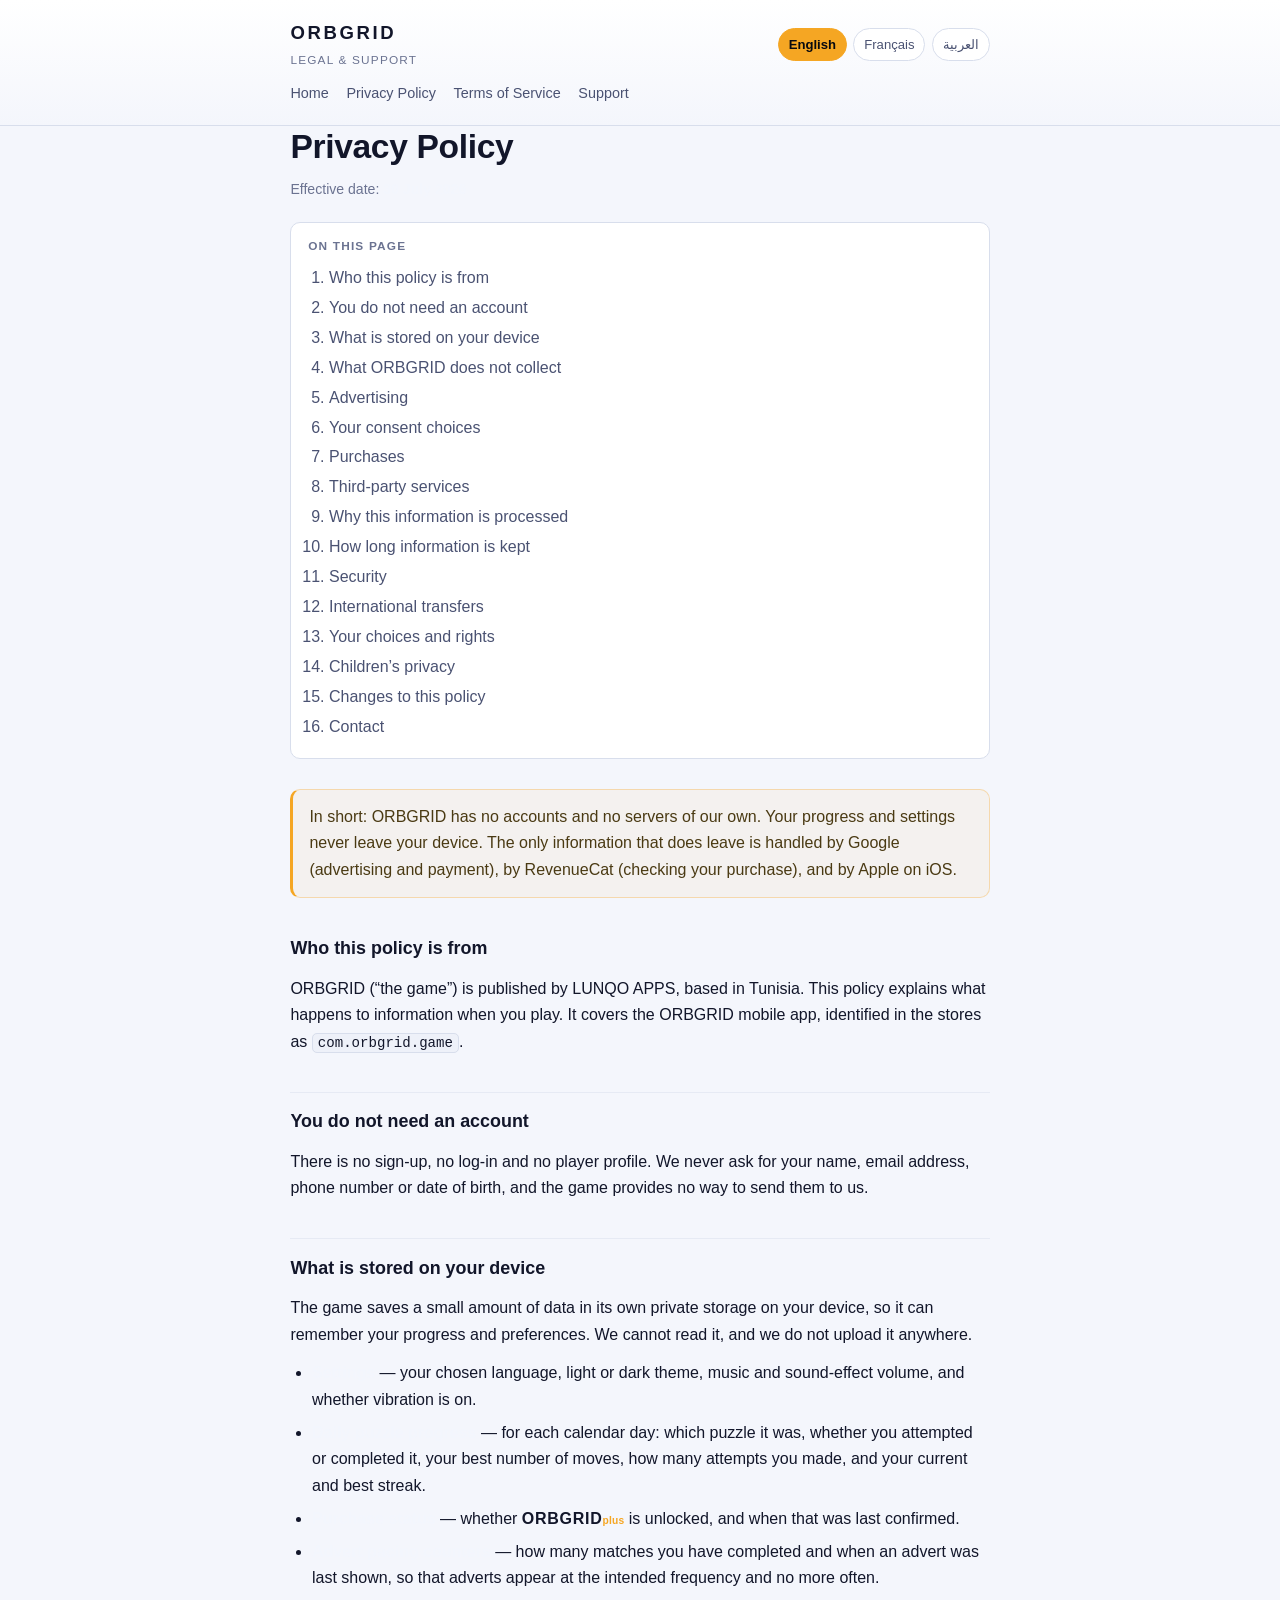
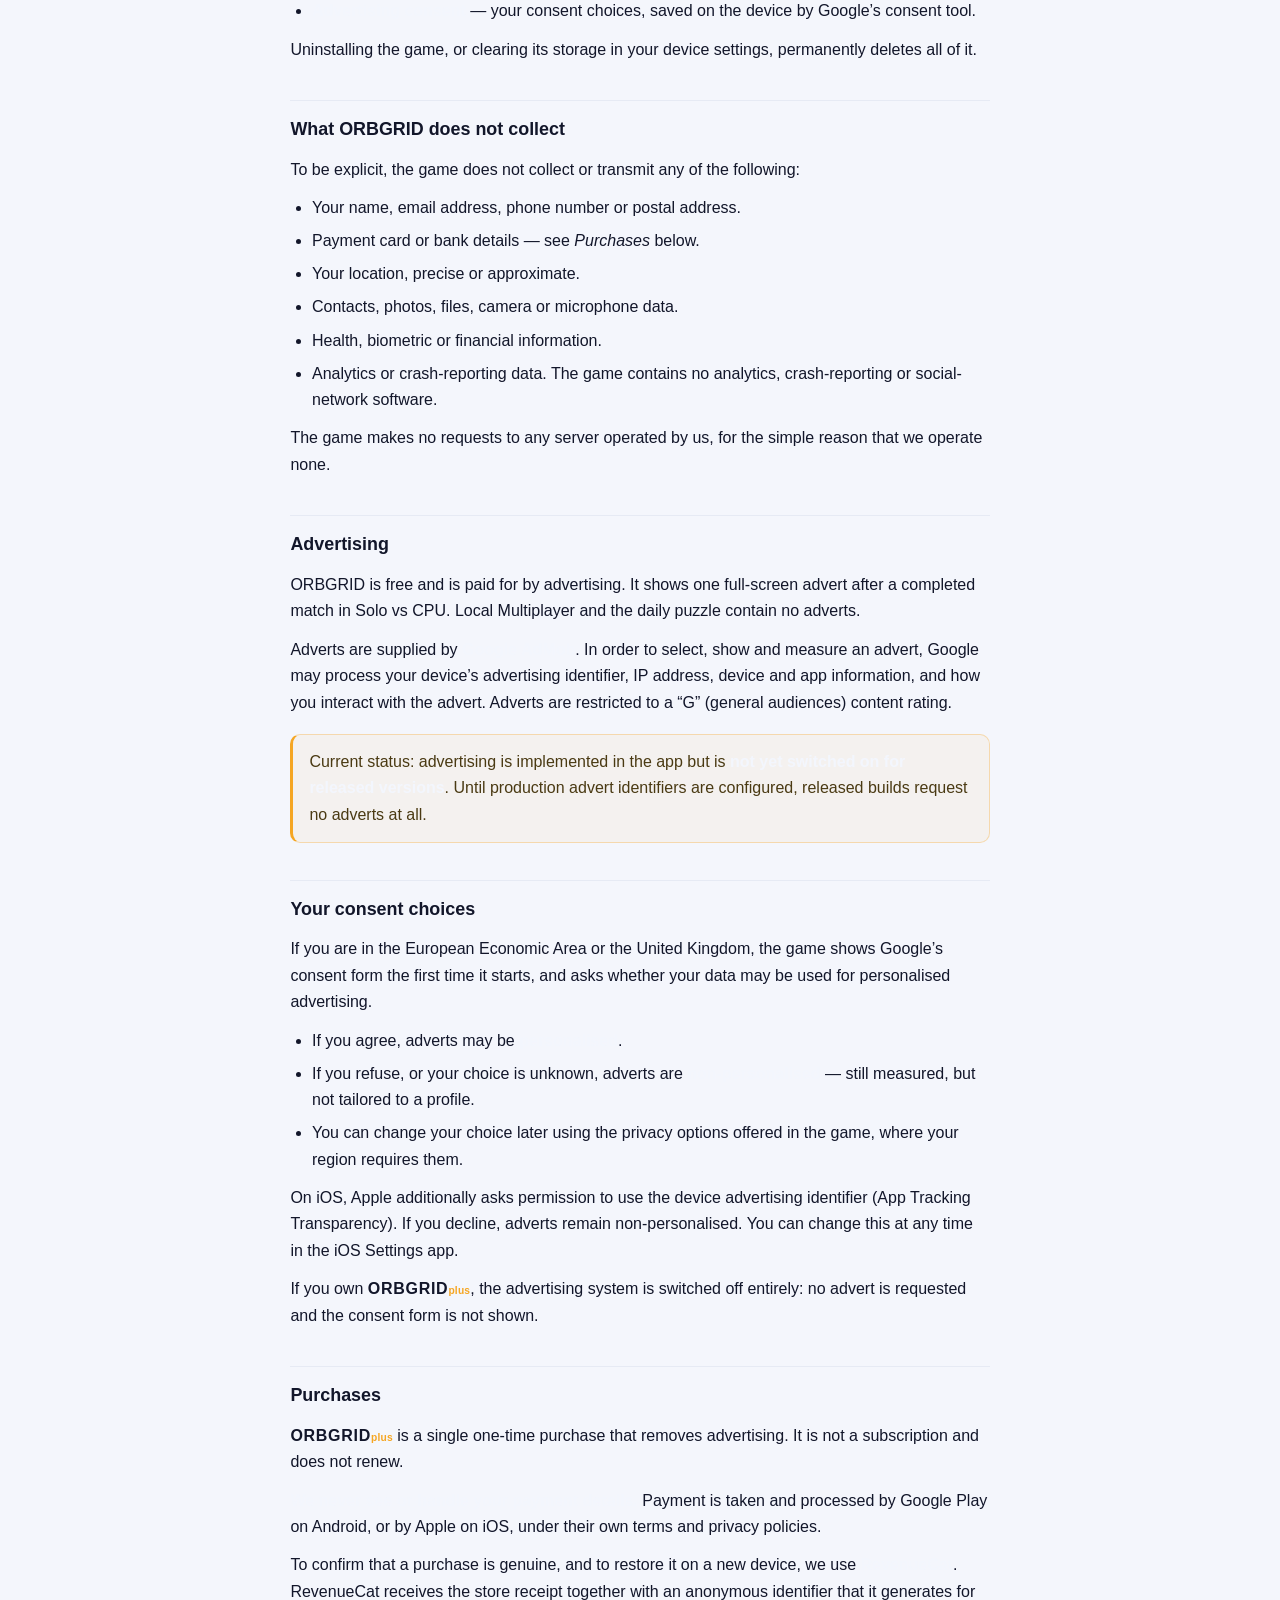
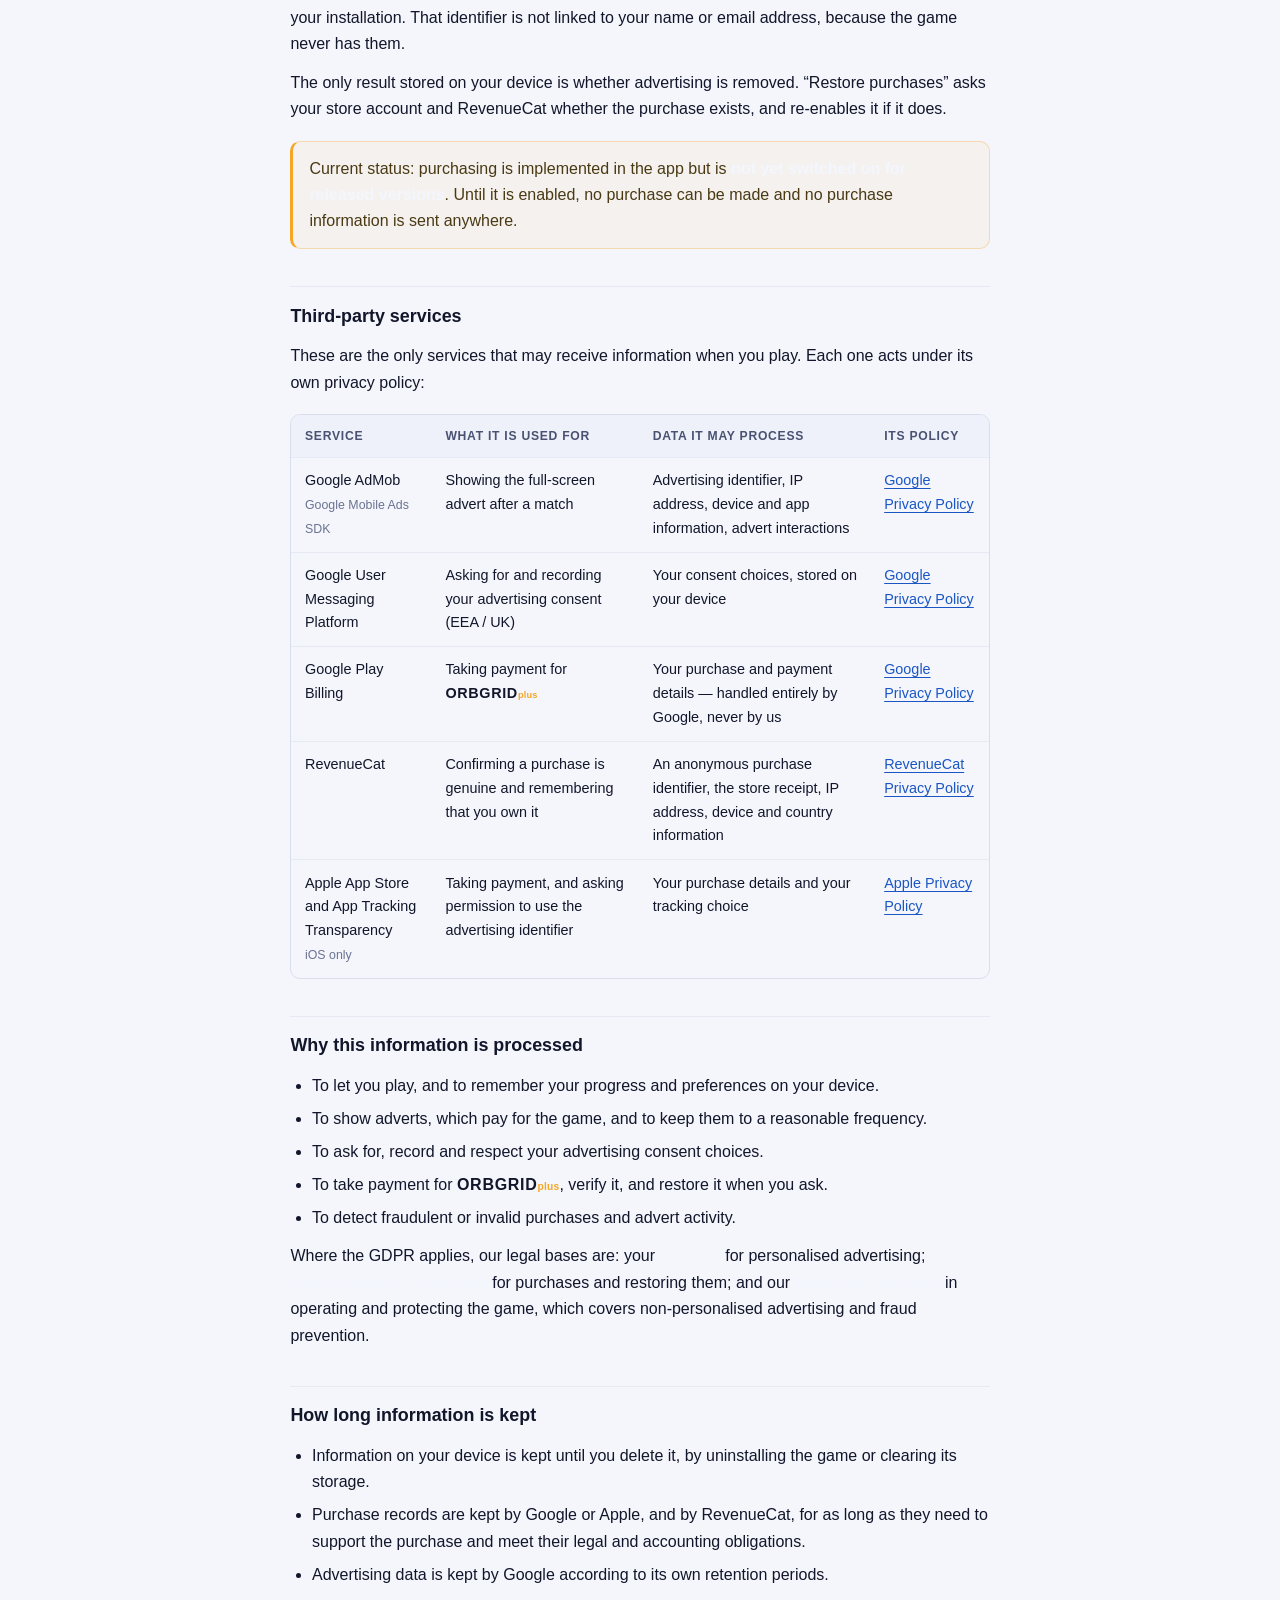
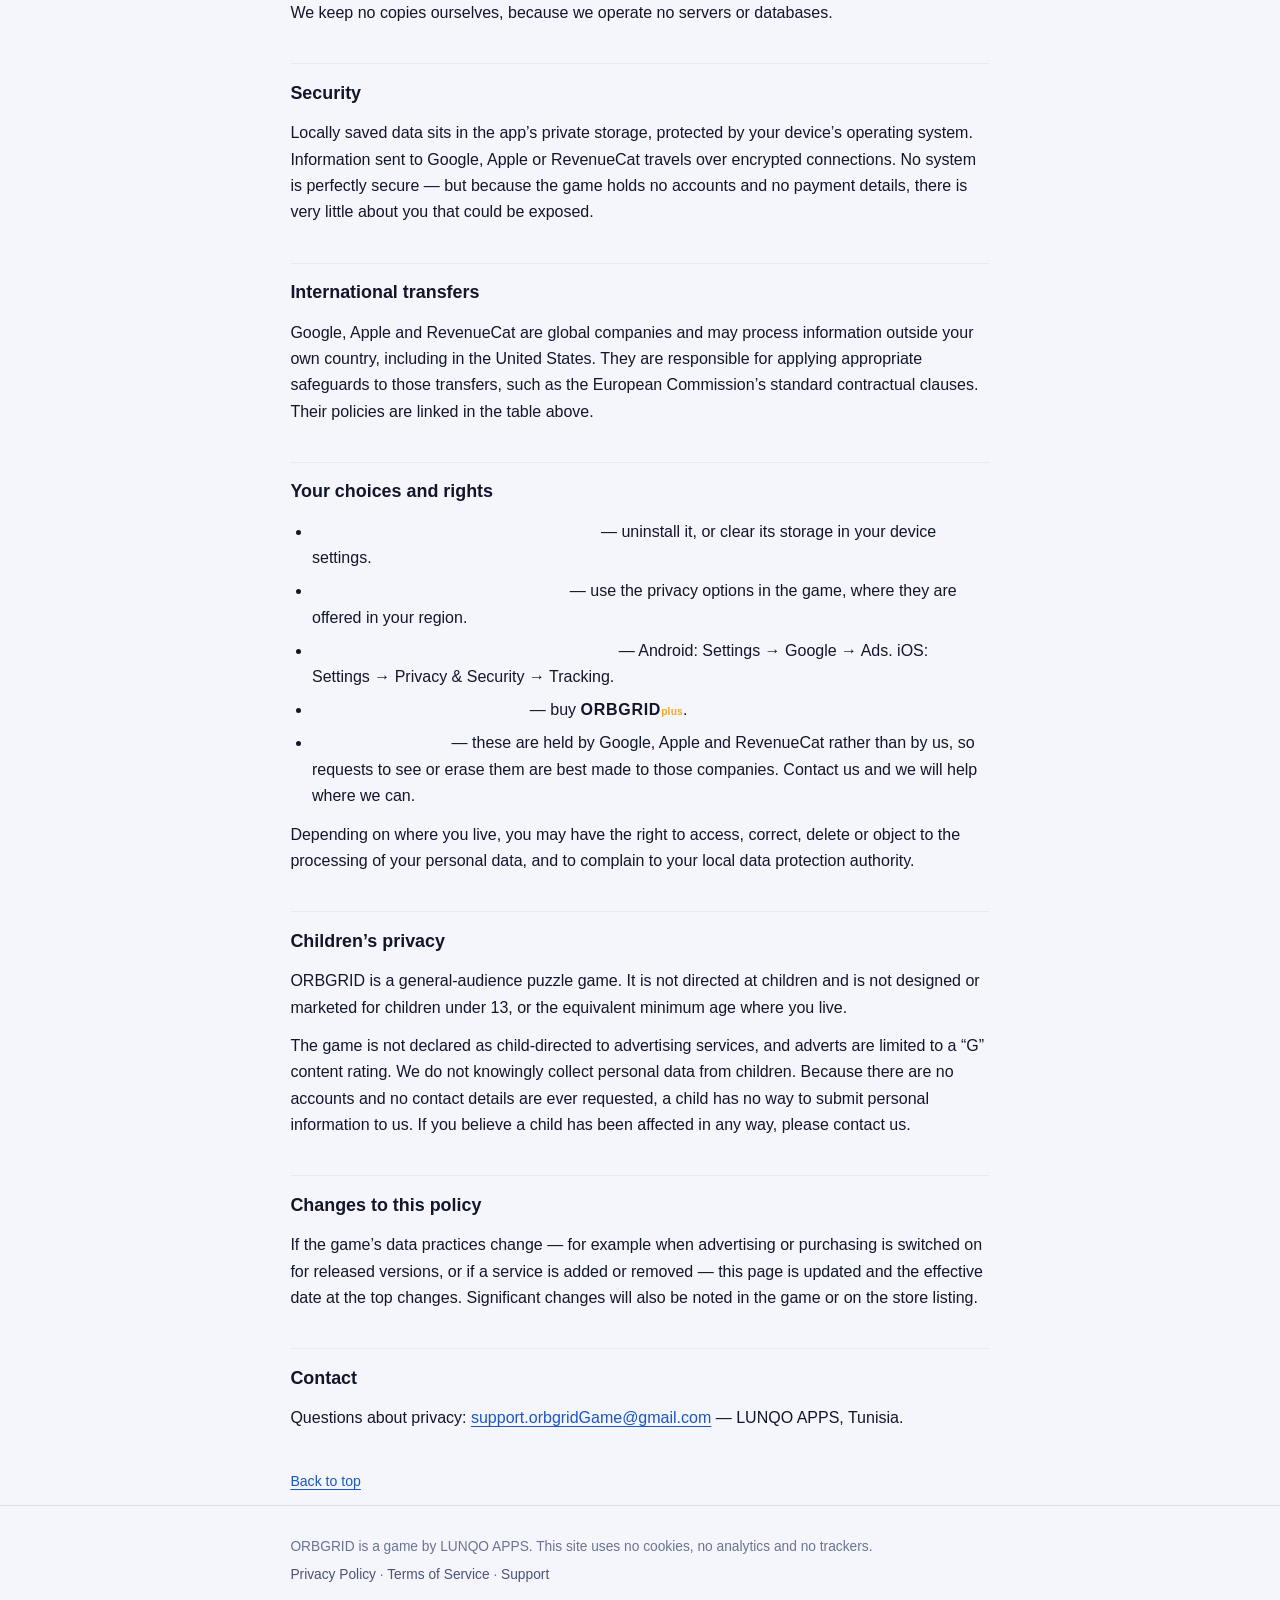
==== privacy/index.html @ 341d021b "Deploy ORBGRID legal website" ====
<!doctype html>
<html lang="en" dir="ltr">
<head>
<meta charset="utf-8">
<meta name="viewport" content="width=device-width, initial-scale=1">
<title>Privacy Policy — ORBGRID</title>
<meta name="description" content="How ORBGRID handles data: what stays on your device, and which third parties process information.">
<meta name="color-scheme" content="dark light">
<link rel="stylesheet" href="../assets/styles.css">
</head>
<body>
<a class="skip" href="#main">Skip to content</a>

<header class="site">
  <div class="wrap bar">
    <a class="brand" href="../">
      <span class="brand-name">ORBGRID</span>
      <span class="brand-tag">Legal &amp; Support</span>
    </a>
    <nav class="langs" aria-label="Language">
      <a href="../privacy/" lang="en" hreflang="en" aria-current="true">English</a> <a href="../fr/privacy/" lang="fr" hreflang="fr">Français</a> <a href="../ar/privacy/" lang="ar" hreflang="ar">العربية</a>
    </nav>
  </div>
  <nav class="wrap tabs" aria-label="Home">
    <a href="../">Home</a>
    <a href="../privacy/">Privacy Policy</a>
    <a href="../terms/">Terms of Service</a>
    <a href="../support/">Support</a>
  </nav>
</header>

<main id="main" class="wrap">
  <article>
      <h1>Privacy Policy</h1>
      <p class="meta">Effective date: <strong>30 July 2026</strong></p>
      <nav class="toc" aria-label="On this page">
        <h2 class="toc-h">On this page</h2>
        <ol>
          <li><a href="#s1">Who this policy is from</a></li>
          <li><a href="#s2">You do not need an account</a></li>
          <li><a href="#s3">What is stored on your device</a></li>
          <li><a href="#s4">What ORBGRID does not collect</a></li>
          <li><a href="#s5">Advertising</a></li>
          <li><a href="#s6">Your consent choices</a></li>
          <li><a href="#s7">Purchases</a></li>
          <li><a href="#s8">Third-party services</a></li>
          <li><a href="#s9">Why this information is processed</a></li>
          <li><a href="#s10">How long information is kept</a></li>
          <li><a href="#s11">Security</a></li>
          <li><a href="#s12">International transfers</a></li>
          <li><a href="#s13">Your choices and rights</a></li>
          <li><a href="#s14">Children’s privacy</a></li>
          <li><a href="#s15">Changes to this policy</a></li>
          <li><a href="#s16">Contact</a></li>
        </ol>
      </nav>
      <aside class="note"><p>In short: ORBGRID has no accounts and no servers of our own. Your progress and settings never leave your device. The only information that does leave is handled by Google (advertising and payment), by RevenueCat (checking your purchase), and by Apple on iOS.</p></aside>
      <h2 id="s1">Who this policy is from</h2>
      <p>ORBGRID (“the game”) is published by LUNQO APPS, based in Tunisia. This policy explains what happens to information when you play. It covers the ORBGRID mobile app, identified in the stores as <code>com.orbgrid.game</code>.</p>
      <h2 id="s2">You do not need an account</h2>
      <p>There is no sign-up, no log-in and no player profile. We never ask for your name, email address, phone number or date of birth, and the game provides no way to send them to us.</p>
      <h2 id="s3">What is stored on your device</h2>
      <p>The game saves a small amount of data in its own private storage on your device, so it can remember your progress and preferences. We cannot read it, and we do not upload it anywhere.</p>
      <ul>
        <li><strong>Settings</strong> — your chosen language, light or dark theme, music and sound-effect volume, and whether vibration is on.</li>
        <li><strong>Daily puzzle progress</strong> — for each calendar day: which puzzle it was, whether you attempted or completed it, your best number of moves, how many attempts you made, and your current and best streak.</li>
        <li><strong>Purchase status</strong> — whether <span class="ogp">ORBGRID<span>plus</span></span> is unlocked, and when that was last confirmed.</li>
        <li><strong>Advert pacing counters</strong> — how many matches you have completed and when an advert was last shown, so that adverts appear at the intended frequency and no more often.</li>
        <li><strong>Advertising consent</strong> — your consent choices, saved on the device by Google’s consent tool.</li>
      </ul>
      <p>Uninstalling the game, or clearing its storage in your device settings, permanently deletes all of it.</p>
      <h2 id="s4">What ORBGRID does not collect</h2>
      <p>To be explicit, the game does not collect or transmit any of the following:</p>
      <ul>
        <li>Your name, email address, phone number or postal address.</li>
        <li>Payment card or bank details — see <em>Purchases</em> below.</li>
        <li>Your location, precise or approximate.</li>
        <li>Contacts, photos, files, camera or microphone data.</li>
        <li>Health, biometric or financial information.</li>
        <li>Analytics or crash-reporting data. The game contains no analytics, crash-reporting or social-network software.</li>
      </ul>
      <p>The game makes no requests to any server operated by us, for the simple reason that we operate none.</p>
      <h2 id="s5">Advertising</h2>
      <p>ORBGRID is free and is paid for by advertising. It shows one full-screen advert after a completed match in Solo vs CPU. Local Multiplayer and the daily puzzle contain no adverts.</p>
      <p>Adverts are supplied by <strong>Google AdMob</strong>. In order to select, show and measure an advert, Google may process your device’s advertising identifier, IP address, device and app information, and how you interact with the advert. Adverts are restricted to a “G” (general audiences) content rating.</p>
      <aside class="note"><p>Current status: advertising is implemented in the app but is <strong>not yet switched on for released versions</strong>. Until production advert identifiers are configured, released builds request no adverts at all.</p></aside>
      <h2 id="s6">Your consent choices</h2>
      <p>If you are in the European Economic Area or the United Kingdom, the game shows Google’s consent form the first time it starts, and asks whether your data may be used for personalised advertising.</p>
      <ul>
        <li>If you agree, adverts may be <strong>personalised</strong>.</li>
        <li>If you refuse, or your choice is unknown, adverts are <strong>non-personalised</strong> — still measured, but not tailored to a profile.</li>
        <li>You can change your choice later using the privacy options offered in the game, where your region requires them.</li>
      </ul>
      <p>On iOS, Apple additionally asks permission to use the device advertising identifier (App Tracking Transparency). If you decline, adverts remain non-personalised. You can change this at any time in the iOS Settings app.</p>
      <p>If you own <span class="ogp">ORBGRID<span>plus</span></span>, the advertising system is switched off entirely: no advert is requested and the consent form is not shown.</p>
      <h2 id="s7">Purchases</h2>
      <p><span class="ogp">ORBGRID<span>plus</span></span> is a single one-time purchase that removes advertising. It is not a subscription and does not renew.</p>
      <p><strong>We never see or handle your payment details.</strong> Payment is taken and processed by Google Play on Android, or by Apple on iOS, under their own terms and privacy policies.</p>
      <p>To confirm that a purchase is genuine, and to restore it on a new device, we use <strong>RevenueCat</strong>. RevenueCat receives the store receipt together with an anonymous identifier that it generates for your installation. That identifier is not linked to your name or email address, because the game never has them.</p>
      <p>The only result stored on your device is whether advertising is removed. “Restore purchases” asks your store account and RevenueCat whether the purchase exists, and re-enables it if it does.</p>
      <aside class="note"><p>Current status: purchasing is implemented in the app but is <strong>not yet switched on for released versions</strong>. Until it is enabled, no purchase can be made and no purchase information is sent anywhere.</p></aside>
      <h2 id="s8">Third-party services</h2>
      <p>These are the only services that may receive information when you play. Each one acts under its own privacy policy:</p>
      <div class="tablewrap">
        <table>
          <thead><tr><th scope="col">Service</th><th scope="col">What it is used for</th><th scope="col">Data it may process</th><th scope="col">Its policy</th></tr></thead>
          <tbody>
          <tr><td>Google AdMob<br><span class="muted">Google Mobile Ads SDK</span></td><td>Showing the full-screen advert after a match</td><td>Advertising identifier, IP address, device and app information, advert interactions</td><td><a href="https://policies.google.com/privacy" target="_blank" rel="noopener noreferrer">Google Privacy Policy</a></td></tr>
          <tr><td>Google User Messaging Platform</td><td>Asking for and recording your advertising consent (EEA / UK)</td><td>Your consent choices, stored on your device</td><td><a href="https://policies.google.com/privacy" target="_blank" rel="noopener noreferrer">Google Privacy Policy</a></td></tr>
          <tr><td>Google Play Billing</td><td>Taking payment for <span class="ogp">ORBGRID<span>plus</span></span></td><td>Your purchase and payment details — handled entirely by Google, never by us</td><td><a href="https://policies.google.com/privacy" target="_blank" rel="noopener noreferrer">Google Privacy Policy</a></td></tr>
          <tr><td>RevenueCat</td><td>Confirming a purchase is genuine and remembering that you own it</td><td>An anonymous purchase identifier, the store receipt, IP address, device and country information</td><td><a href="https://www.revenuecat.com/privacy" target="_blank" rel="noopener noreferrer">RevenueCat Privacy Policy</a></td></tr>
          <tr><td>Apple App Store and App Tracking Transparency<br><span class="muted">iOS only</span></td><td>Taking payment, and asking permission to use the advertising identifier</td><td>Your purchase details and your tracking choice</td><td><a href="https://www.apple.com/legal/privacy/" target="_blank" rel="noopener noreferrer">Apple Privacy Policy</a></td></tr>
          </tbody>
        </table>
      </div>
      <h2 id="s9">Why this information is processed</h2>
      <ul>
        <li>To let you play, and to remember your progress and preferences on your device.</li>
        <li>To show adverts, which pay for the game, and to keep them to a reasonable frequency.</li>
        <li>To ask for, record and respect your advertising consent choices.</li>
        <li>To take payment for <span class="ogp">ORBGRID<span>plus</span></span>, verify it, and restore it when you ask.</li>
        <li>To detect fraudulent or invalid purchases and advert activity.</li>
      </ul>
      <p>Where the GDPR applies, our legal bases are: your <strong>consent</strong> for personalised advertising; <strong>performance of a contract</strong> for purchases and restoring them; and our <strong>legitimate interests</strong> in operating and protecting the game, which covers non-personalised advertising and fraud prevention.</p>
      <h2 id="s10">How long information is kept</h2>
      <ul>
        <li>Information on your device is kept until you delete it, by uninstalling the game or clearing its storage.</li>
        <li>Purchase records are kept by Google or Apple, and by RevenueCat, for as long as they need to support the purchase and meet their legal and accounting obligations.</li>
        <li>Advertising data is kept by Google according to its own retention periods.</li>
      </ul>
      <p>We keep no copies ourselves, because we operate no servers or databases.</p>
      <h2 id="s11">Security</h2>
      <p>Locally saved data sits in the app’s private storage, protected by your device’s operating system. Information sent to Google, Apple or RevenueCat travels over encrypted connections. No system is perfectly secure — but because the game holds no accounts and no payment details, there is very little about you that could be exposed.</p>
      <h2 id="s12">International transfers</h2>
      <p>Google, Apple and RevenueCat are global companies and may process information outside your own country, including in the United States. They are responsible for applying appropriate safeguards to those transfers, such as the European Commission’s standard contractual clauses. Their policies are linked in the table above.</p>
      <h2 id="s13">Your choices and rights</h2>
      <ul>
        <li><strong>Delete everything stored by the game</strong> — uninstall it, or clear its storage in your device settings.</li>
        <li><strong>Change your advertising consent</strong> — use the privacy options in the game, where they are offered in your region.</li>
        <li><strong>Reset or limit your advertising identifier</strong> — Android: Settings → Google → Ads. iOS: Settings → Privacy &amp; Security → Tracking.</li>
        <li><strong>Remove advertising entirely</strong> — buy <span class="ogp">ORBGRID<span>plus</span></span>.</li>
        <li><strong>Purchase records</strong> — these are held by Google, Apple and RevenueCat rather than by us, so requests to see or erase them are best made to those companies. Contact us and we will help where we can.</li>
      </ul>
      <p>Depending on where you live, you may have the right to access, correct, delete or object to the processing of your personal data, and to complain to your local data protection authority.</p>
      <h2 id="s14">Children’s privacy</h2>
      <p>ORBGRID is a general-audience puzzle game. It is not directed at children and is not designed or marketed for children under 13, or the equivalent minimum age where you live.</p>
      <p>The game is not declared as child-directed to advertising services, and adverts are limited to a “G” content rating. We do not knowingly collect personal data from children. Because there are no accounts and no contact details are ever requested, a child has no way to submit personal information to us. If you believe a child has been affected in any way, please contact us.</p>
      <h2 id="s15">Changes to this policy</h2>
      <p>If the game’s data practices change — for example when advertising or purchasing is switched on for released versions, or if a service is added or removed — this page is updated and the effective date at the top changes. Significant changes will also be noted in the game or on the store listing.</p>
      <h2 id="s16">Contact</h2>
      <p>Questions about privacy: <a href="mailto:support.orbgridGame@gmail.com">support.orbgridGame@gmail.com</a> — LUNQO APPS, Tunisia.</p>
      <p class="top"><a href="#main">Back to top</a></p>
  </article>
</main>

<footer class="site">
  <div class="wrap">
    <p>ORBGRID is a game by LUNQO APPS. This site uses no cookies, no analytics and no trackers.</p>
    <p class="fine">
      <a href="../privacy/">Privacy Policy</a> ·
      <a href="../terms/">Terms of Service</a> ·
      <a href="../support/">Support</a>
    </p>
  </div>
</footer>
</body>
</html>
---- assets/styles.css ----
/* ORBGRID legal site.
   Deliberately dependency-free: no external fonts, no CDN, no scripts, no
   cookies, no analytics. A privacy site should not make third-party requests
   just to render itself. System font stacks keep it fast and offline-friendly.
   Logical CSS properties (inline-start/end) make the Arabic RTL layout work
   from the same rules as LTR. */

:root {
  --bg: #08090f;
  --surface: #0f1220;
  --surface-2: #12162a;
  --line: #242b3a;
  --line-soft: #1b2130;
  --text: #e8ecf6;
  --muted: #9aa5bf;
  --faint: #6e7790;
  --accent: #f5a623;
  --focus: #6ea8ff;
  --maxw: 46rem;
  --sans: -apple-system, BlinkMacSystemFont, "Segoe UI", Roboto, "Helvetica Neue",
          Arial, "Noto Sans", "Noto Kufi Arabic", sans-serif;
  --mono: ui-monospace, SFMono-Regular, Menlo, Consolas, monospace;
}

*, *::before, *::after { box-sizing: border-box; }

html { -webkit-text-size-adjust: 100%; }

body {
  margin: 0;
  background: var(--bg);
  color: var(--text);
  font-family: var(--sans);
  font-size: 1rem;
  line-height: 1.65;
  overflow-wrap: break-word;
}

/* Arabic renders small in most system faces — nudge it up for comfort. */
html[dir="rtl"] body { font-size: 1.06rem; line-height: 1.9; }

.wrap { width: 100%; max-width: var(--maxw); margin: 0 auto; padding: 0 1.15rem; }

/* ── Skip link (keyboard + screen-reader users) ───────────────────────────── */
.skip {
  position: absolute;
  inset-inline-start: -9999px;
  top: 0;
  z-index: 10;
  background: var(--accent);
  color: #08090f;
  padding: 0.6rem 1rem;
  border-radius: 0 0 8px 8px;
  font-weight: 700;
}
.skip:focus { inset-inline-start: 0; }

/* ── Header ───────────────────────────────────────────────────────────────── */
header.site {
  border-bottom: 1px solid var(--line);
  background: linear-gradient(180deg, #0b0e1a, var(--bg));
}
.bar {
  display: flex;
  flex-wrap: wrap;
  gap: 0.75rem 1rem;
  align-items: center;
  justify-content: space-between;
  padding-top: 1.15rem;
  padding-bottom: 0.5rem;
}
.brand { text-decoration: none; color: inherit; display: block; }
.brand-name {
  display: block;
  font-weight: 800;
  font-size: 1.16rem;
  letter-spacing: 0.14em;
  color: var(--text);
}
.brand-tag {
  display: block;
  font-size: 0.74rem;
  letter-spacing: 0.1em;
  text-transform: uppercase;
  color: var(--faint);
  margin-top: 0.15rem;
}

.langs { display: flex; gap: 0.4rem; flex-wrap: wrap; }
.langs a {
  font-size: 0.82rem;
  padding: 0.28rem 0.62rem;
  border: 1px solid var(--line);
  border-radius: 999px;
  color: var(--muted);
  text-decoration: none;
  background: var(--surface);
}
.langs a:hover { color: var(--text); border-color: #33415c; }
.langs a[aria-current="true"] {
  background: var(--accent);
  border-color: var(--accent);
  color: #08090f;
  font-weight: 700;
}

.tabs {
  display: flex;
  gap: 0.35rem 1.1rem;
  flex-wrap: wrap;
  padding-bottom: 0.9rem;
}
.tabs a {
  font-size: 0.9rem;
  color: var(--muted);
  text-decoration: none;
  padding: 0.2rem 0;
  border-bottom: 2px solid transparent;
}
.tabs a:hover { color: var(--text); border-bottom-color: var(--accent); }

/* ── Content ──────────────────────────────────────────────────────────────── */
main { padding: 2rem 0 3rem; }

h1 {
  font-size: clamp(1.6rem, 5vw, 2.1rem);
  line-height: 1.25;
  margin: 0 0 0.6rem;
  letter-spacing: -0.01em;
}
h2 {
  font-size: 1.12rem;
  margin: 2.3rem 0 0.6rem;
  padding-top: 0.9rem;
  border-top: 1px solid var(--line-soft);
  scroll-margin-top: 1rem;
}
h2:first-of-type { border-top: 0; padding-top: 0; }

p { margin: 0.75rem 0; }
.meta { color: var(--faint); font-size: 0.88rem; margin-top: 0; }

a { color: var(--focus); text-underline-offset: 0.18em; }
a:hover { color: #a7c8ff; }

ul { margin: 0.75rem 0; padding-inline-start: 1.35rem; }
li { margin: 0.42rem 0; }

code {
  font-family: var(--mono);
  font-size: 0.88em;
  background: var(--surface-2);
  border: 1px solid var(--line);
  border-radius: 5px;
  padding: 0.08em 0.36em;
}
strong { color: #f3f6fd; }
.muted { color: var(--faint); font-size: 0.86em; }

/* Callout for summaries and status notes. */
.note {
  margin: 1.15rem 0;
  padding: 0.85rem 1rem;
  background: rgba(245, 166, 35, 0.06);
  border: 1px solid rgba(245, 166, 35, 0.32);
  border-inline-start: 3px solid var(--accent);
  border-radius: 10px;
}
.note p { margin: 0; color: #f0e6d2; }

/* ── ORBGRIDplus wordmark (mirrors the in-game mark) ──────────────────────── */
.ogp { font-weight: 800; letter-spacing: 0.045em; white-space: nowrap; color: var(--text); }
.ogp > span {
  font-size: 0.64em;
  font-weight: 800;
  letter-spacing: 0.02em;
  color: var(--accent);
}

/* ── Table of contents ────────────────────────────────────────────────────── */
.toc {
  margin: 1.3rem 0 1.9rem;
  padding: 0.9rem 1.05rem;
  background: var(--surface);
  border: 1px solid var(--line);
  border-radius: 10px;
}
.toc-h {
  font-size: 0.74rem;
  letter-spacing: 0.1em;
  text-transform: uppercase;
  color: var(--faint);
  margin: 0 0 0.5rem;
  border: 0;
  padding: 0;
}
.toc ol { margin: 0; padding-inline-start: 1.3rem; color: var(--muted); }
.toc li { margin: 0.22rem 0; }
.toc a { color: var(--muted); text-decoration: none; }
.toc a:hover { color: var(--text); text-decoration: underline; }

/* ── Third-party table ────────────────────────────────────────────────────── */
.tablewrap {
  overflow-x: auto;
  margin: 1.1rem 0;
  border: 1px solid var(--line);
  border-radius: 10px;
}
table { border-collapse: collapse; width: 100%; min-width: 34rem; font-size: 0.9rem; }
th, td {
  text-align: start;
  vertical-align: top;
  padding: 0.7rem 0.85rem;
  border-bottom: 1px solid var(--line-soft);
}
thead th {
  background: var(--surface-2);
  color: var(--muted);
  font-size: 0.76rem;
  letter-spacing: 0.06em;
  text-transform: uppercase;
  white-space: nowrap;
}
tbody tr:last-child td { border-bottom: 0; }

.top { margin-top: 2.4rem; font-size: 0.88rem; }

/* ── Footer ───────────────────────────────────────────────────────────────── */
footer.site {
  border-top: 1px solid var(--line);
  padding: 1.5rem 0 2.4rem;
  color: var(--faint);
  font-size: 0.86rem;
}
footer.site p { margin: 0.35rem 0; }
footer.site a { color: var(--muted); }
.fine a { text-decoration: none; }
.fine a:hover { text-decoration: underline; }

/* ── Accessibility & preferences ──────────────────────────────────────────── */
:focus-visible { outline: 2px solid var(--focus); outline-offset: 2px; border-radius: 4px; }

@media (prefers-reduced-motion: reduce) {
  * { animation: none !important; transition: none !important; scroll-behavior: auto !important; }
}

/* The site is dark by design (it matches the game). Light-preference users get
   a slightly lifted surface set rather than a different identity. */
@media (prefers-color-scheme: light) {
  :root {
    --bg: #f4f6fc;
    --surface: #ffffff;
    --surface-2: #eef1f9;
    --line: #d8deec;
    --line-soft: #e6eaf4;
    --text: #12162a;
    --muted: #4a5272;
    --faint: #6b7391;
    --focus: #1a56c4;
  }
  header.site { background: linear-gradient(180deg, #ffffff, var(--bg)); }
  .note p { color: #4a3a13; }
  .ogp { color: var(--text); }
}

@media print {
  header.site, footer.site, .toc, .skip, .top { display: none; }
  body { background: #fff; color: #000; font-size: 11pt; }
  a { color: #000; text-decoration: underline; }
}
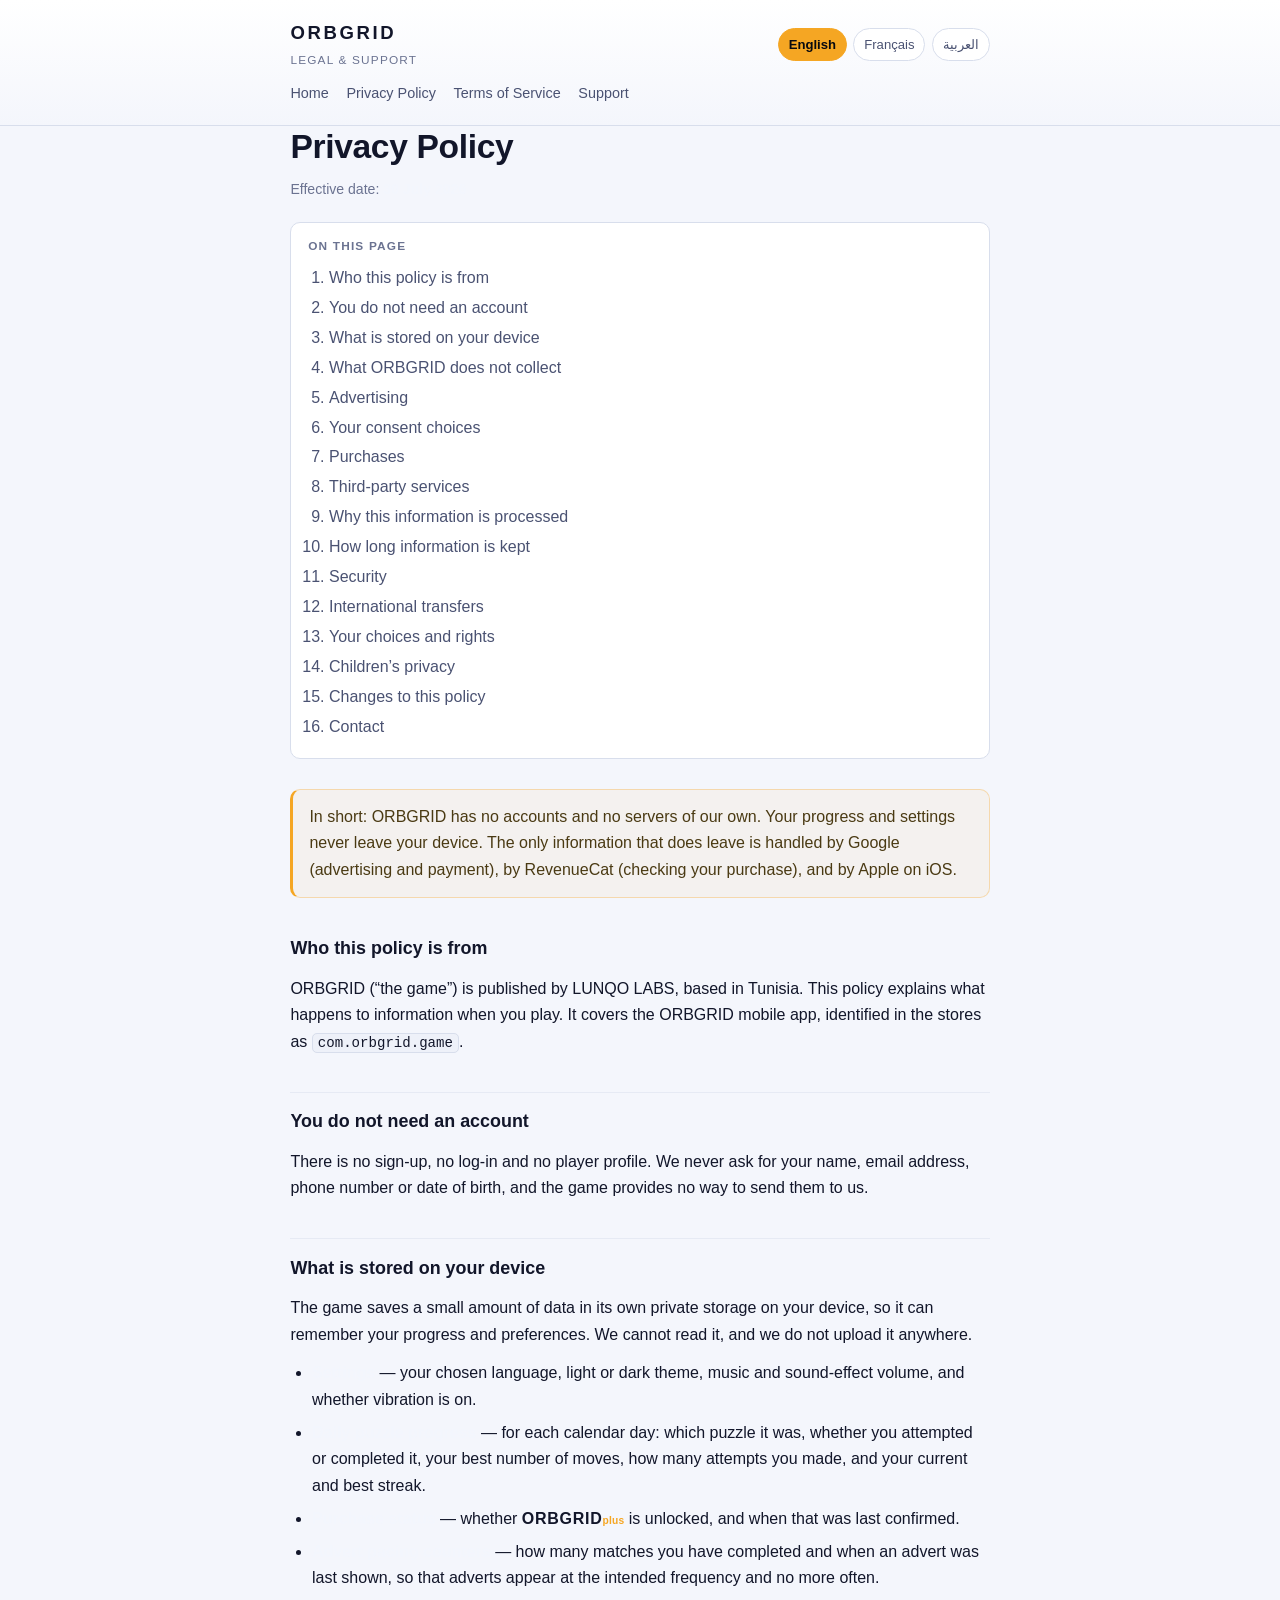
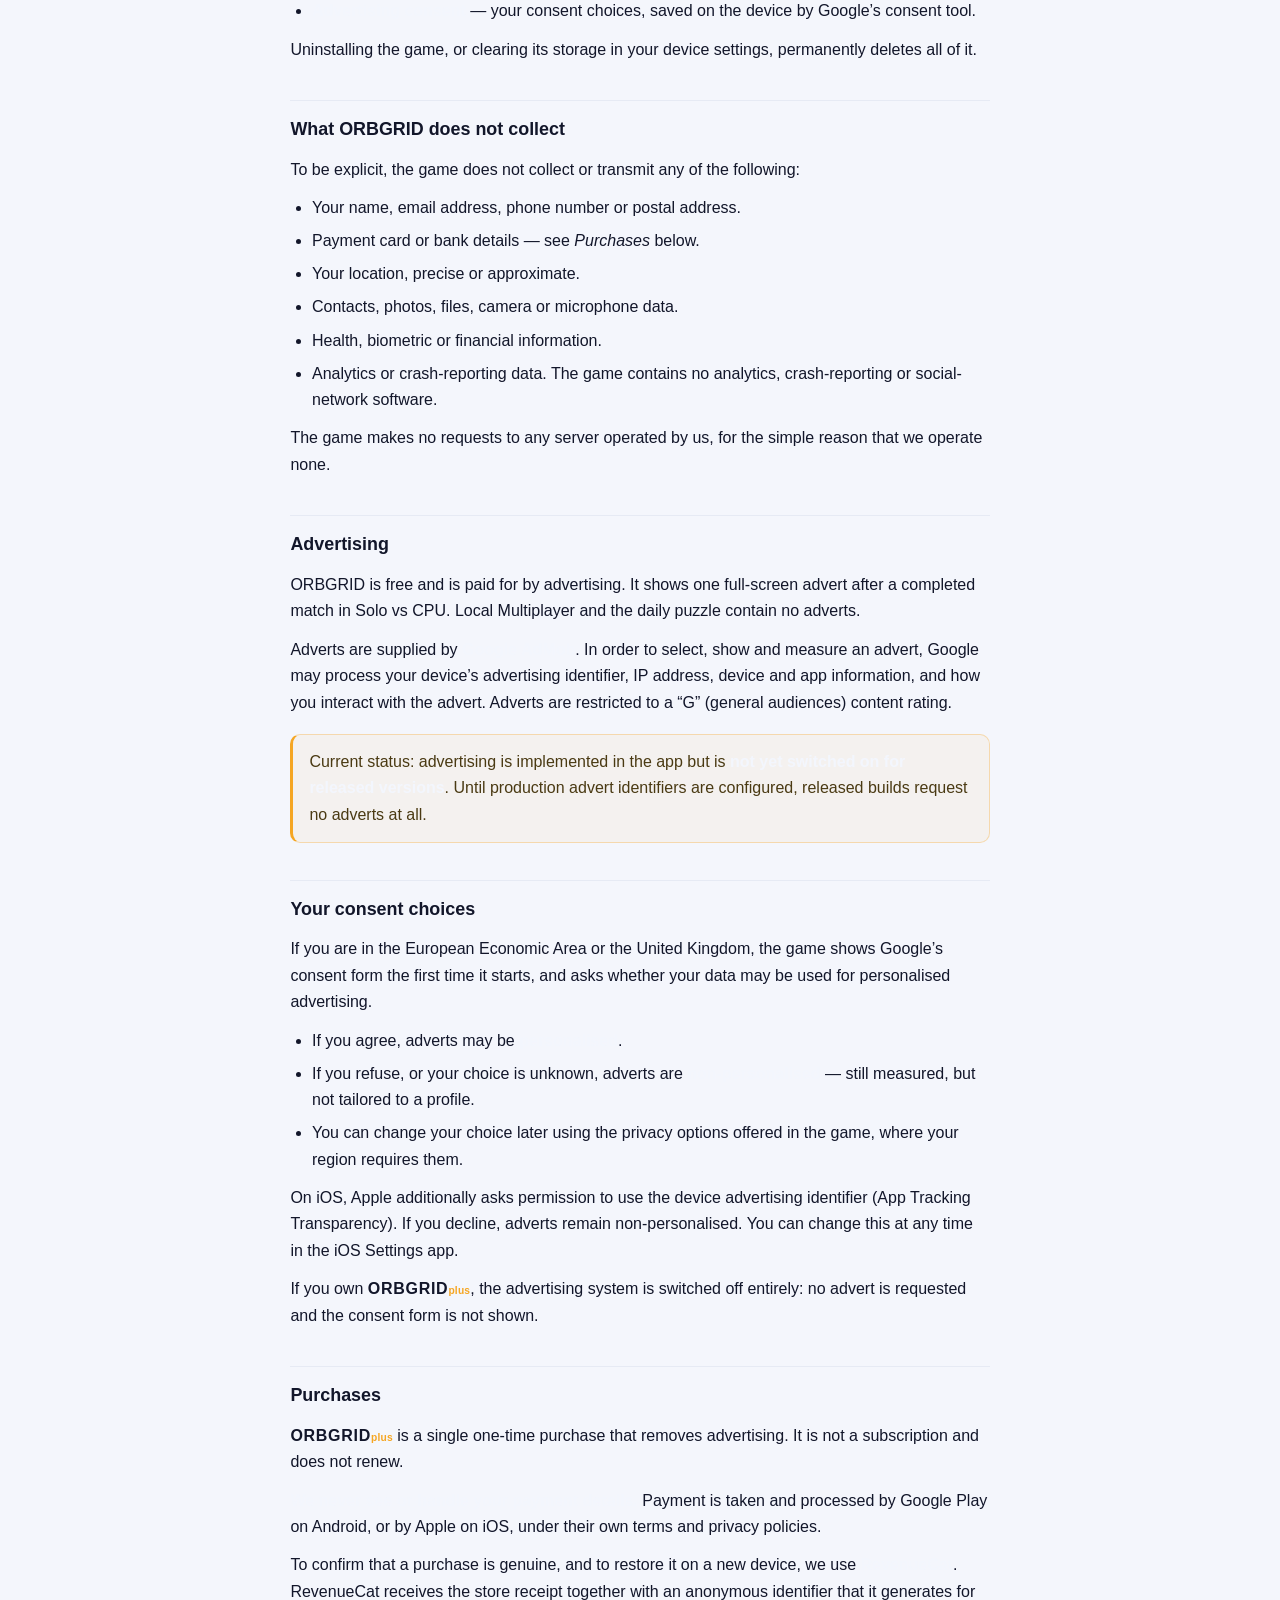
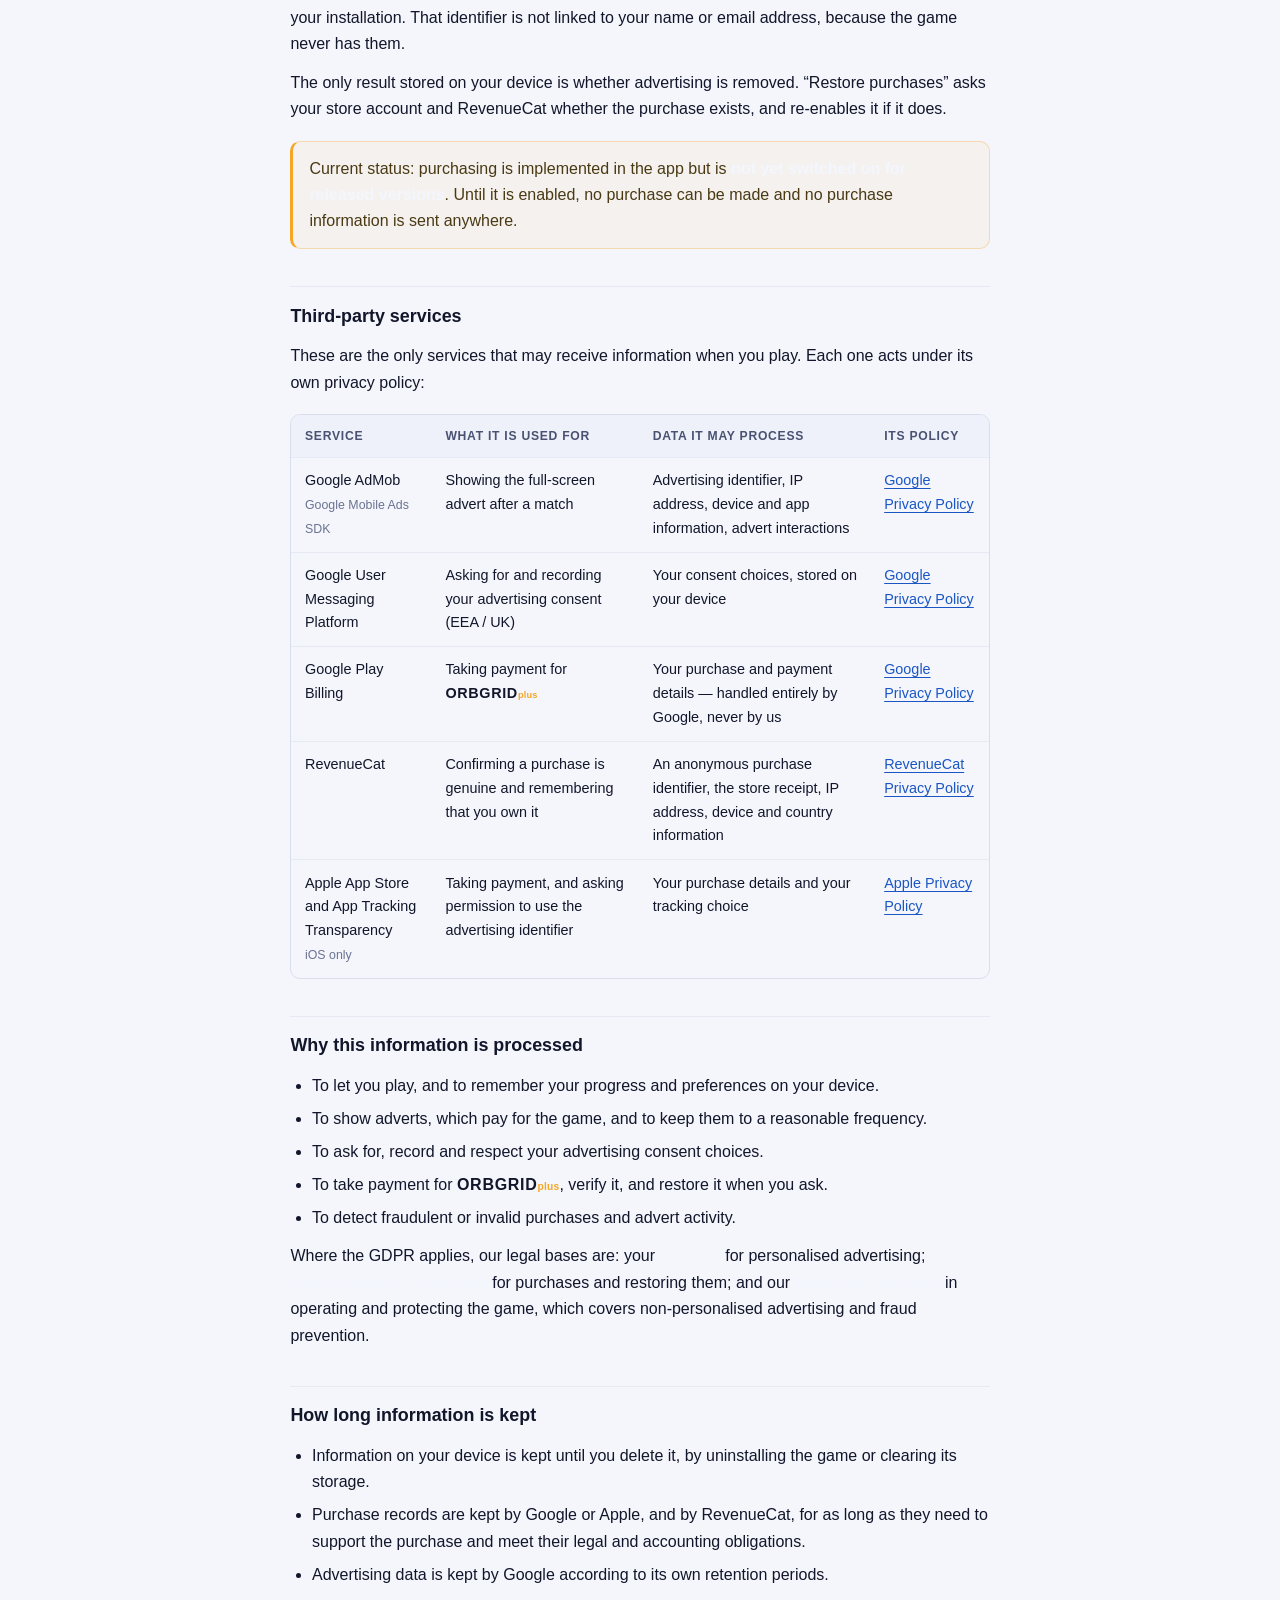
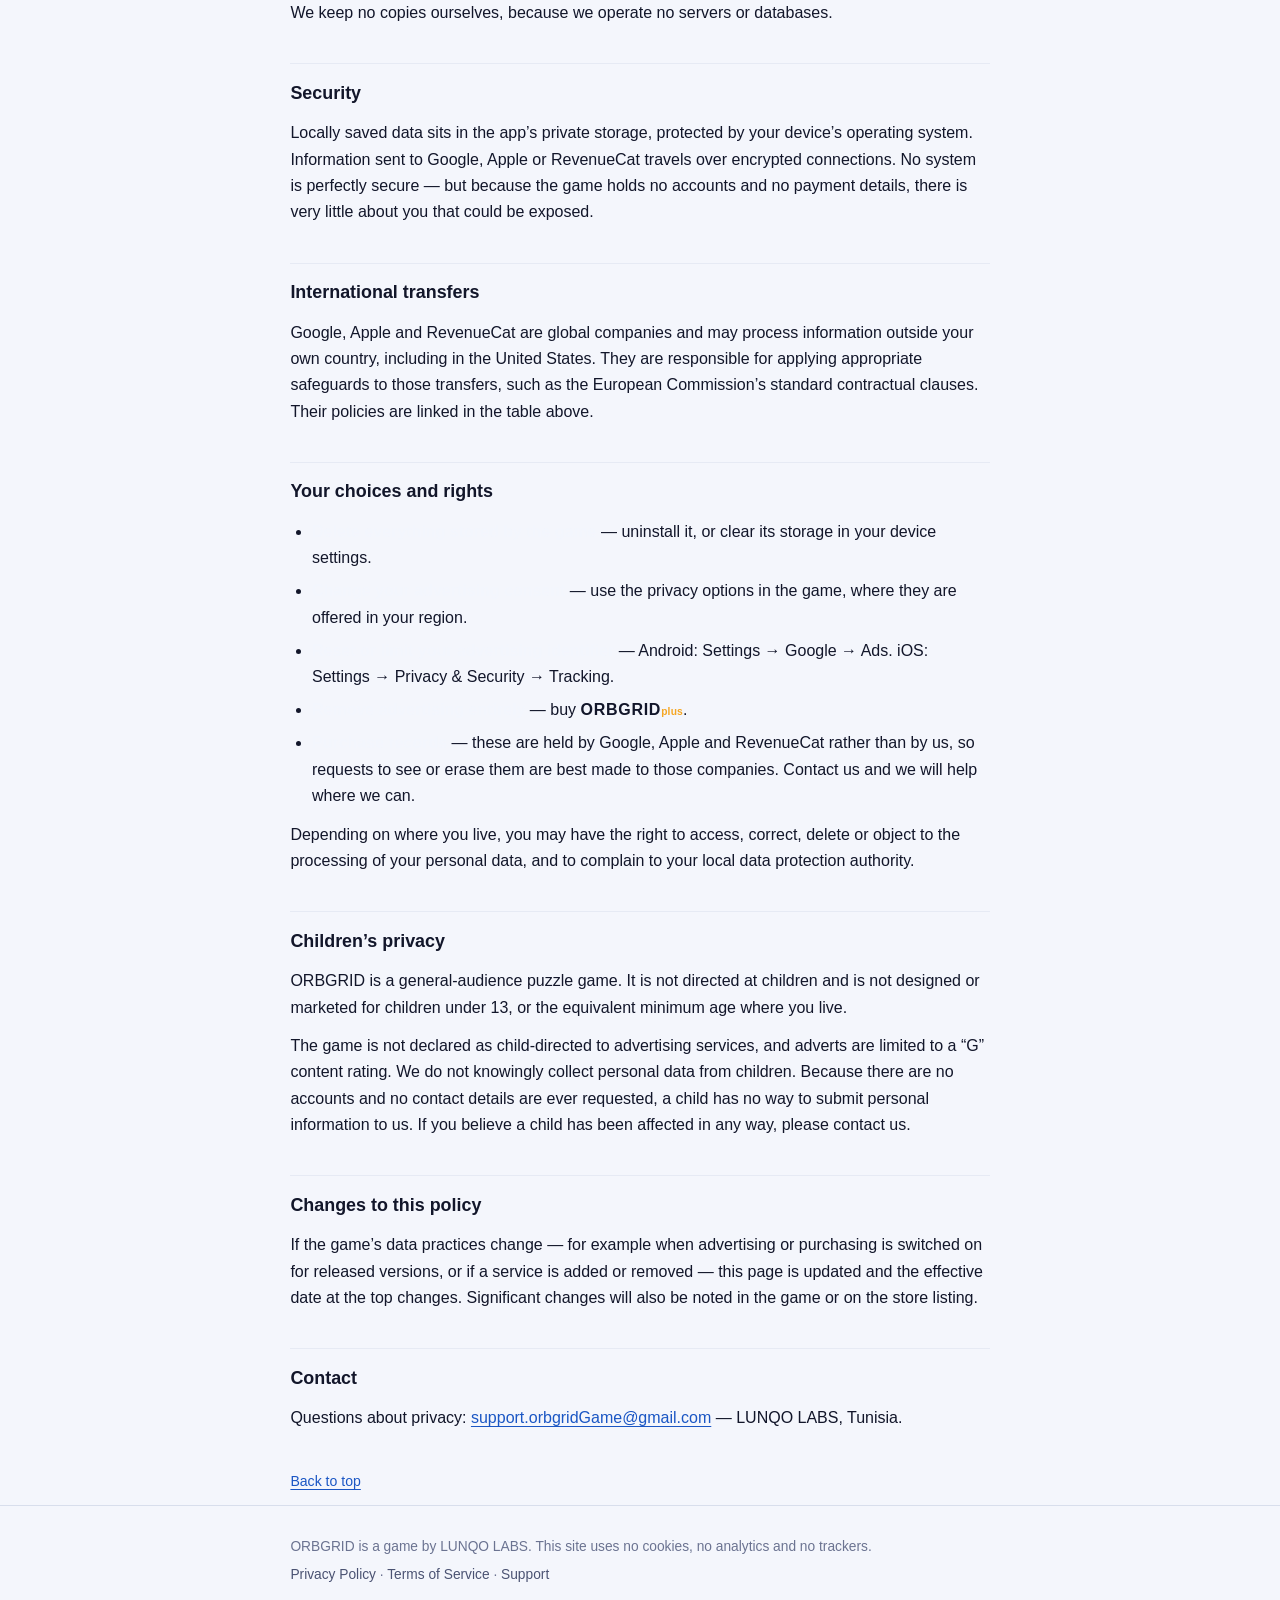
==== commit 06ed66f4: "Update index.html" ====
--- a/privacy/index.html
+++ b/privacy/index.html
@@ -56,7 +56,7 @@
       </nav>
       <aside class="note"><p>In short: ORBGRID has no accounts and no servers of our own. Your progress and settings never leave your device. The only information that does leave is handled by Google (advertising and payment), by RevenueCat (checking your purchase), and by Apple on iOS.</p></aside>
       <h2 id="s1">Who this policy is from</h2>
-      <p>ORBGRID (“the game”) is published by LUNQO APPS, based in Tunisia. This policy explains what happens to information when you play. It covers the ORBGRID mobile app, identified in the stores as <code>com.orbgrid.game</code>.</p>
+      <p>ORBGRID (“the game”) is published by LUNQO LABS, based in Tunisia. This policy explains what happens to information when you play. It covers the ORBGRID mobile app, identified in the stores as <code>com.orbgrid.game</code>.</p>
       <h2 id="s2">You do not need an account</h2>
       <p>There is no sign-up, no log-in and no player profile. We never ask for your name, email address, phone number or date of birth, and the game provides no way to send them to us.</p>
       <h2 id="s3">What is stored on your device</h2>
@@ -148,14 +148,14 @@
       <h2 id="s15">Changes to this policy</h2>
       <p>If the game’s data practices change — for example when advertising or purchasing is switched on for released versions, or if a service is added or removed — this page is updated and the effective date at the top changes. Significant changes will also be noted in the game or on the store listing.</p>
       <h2 id="s16">Contact</h2>
-      <p>Questions about privacy: <a href="mailto:support.orbgridGame@gmail.com">support.orbgridGame@gmail.com</a> — LUNQO APPS, Tunisia.</p>
+      <p>Questions about privacy: <a href="mailto:support.orbgridGame@gmail.com">support.orbgridGame@gmail.com</a> — LUNQO LABS, Tunisia.</p>
       <p class="top"><a href="#main">Back to top</a></p>
   </article>
 </main>
 
 <footer class="site">
   <div class="wrap">
-    <p>ORBGRID is a game by LUNQO APPS. This site uses no cookies, no analytics and no trackers.</p>
+    <p>ORBGRID is a game by LUNQO LABS. This site uses no cookies, no analytics and no trackers.</p>
     <p class="fine">
       <a href="../privacy/">Privacy Policy</a> ·
       <a href="../terms/">Terms of Service</a> ·
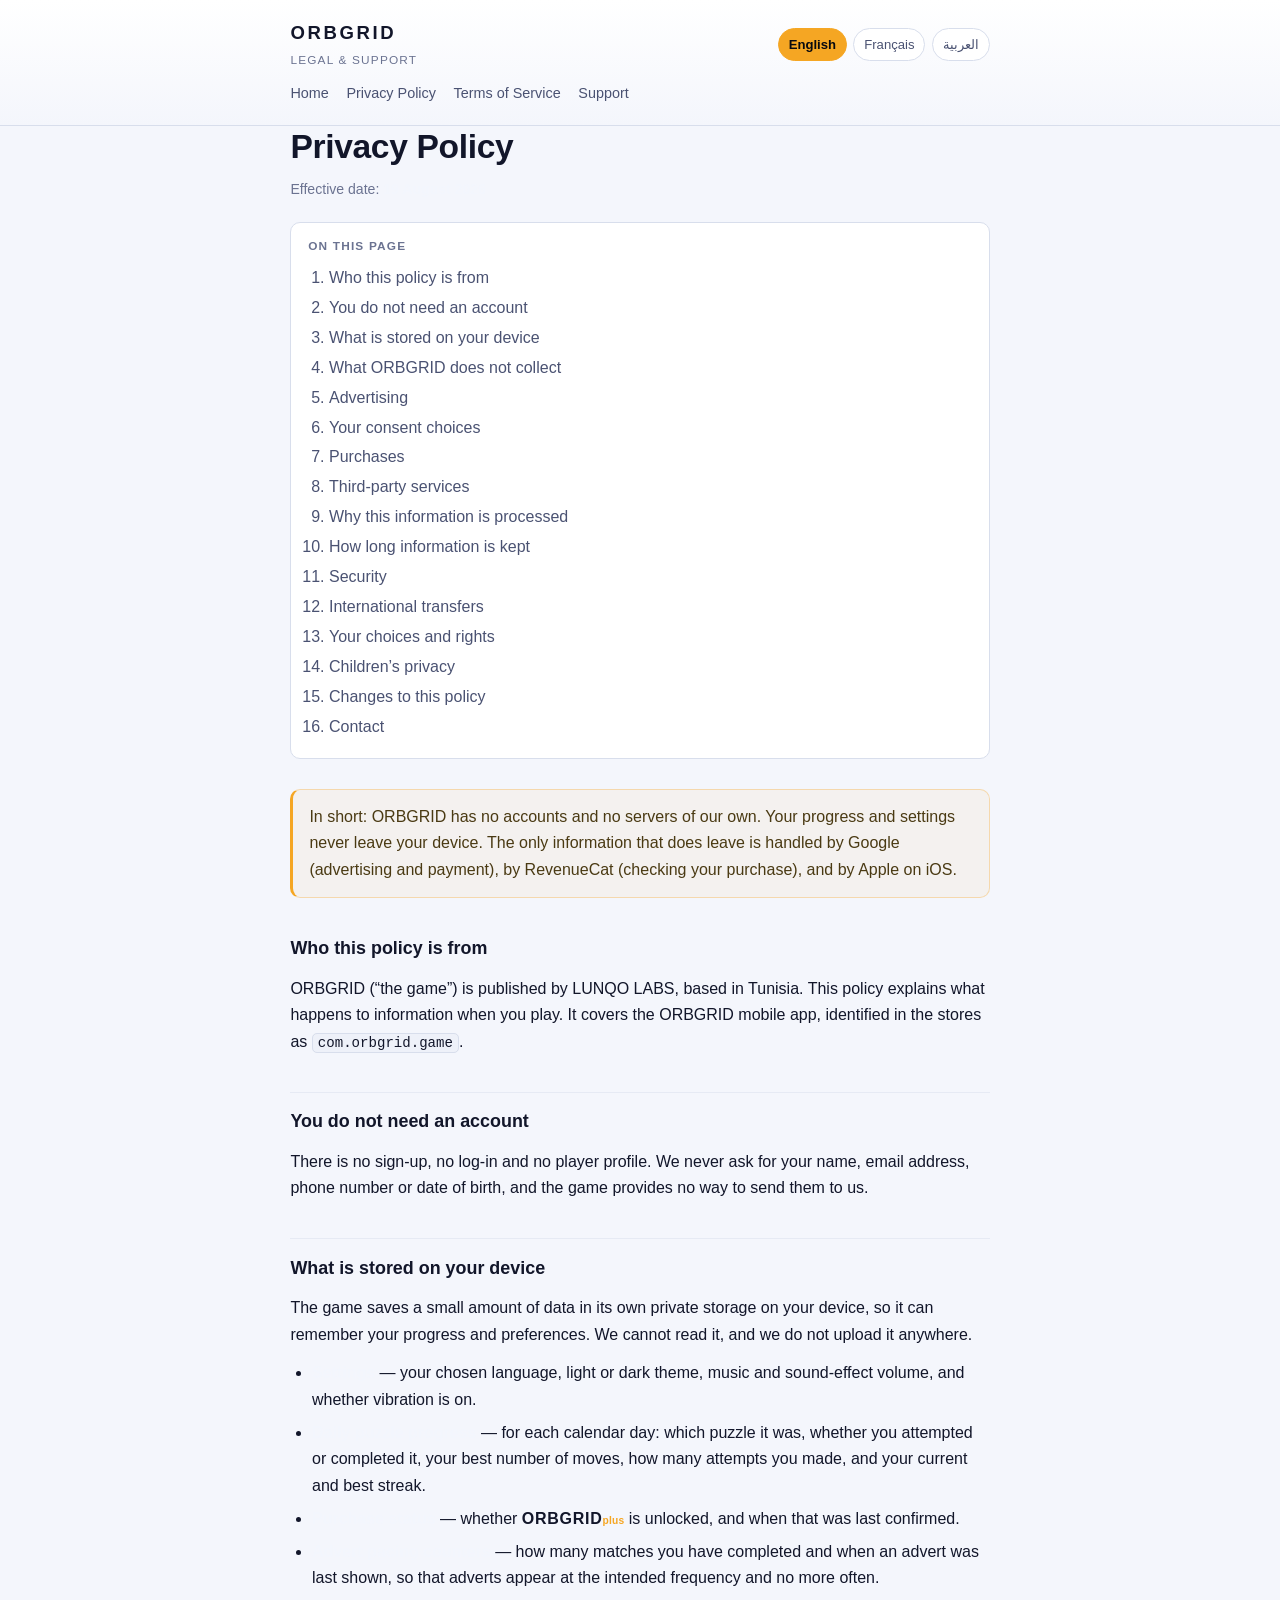
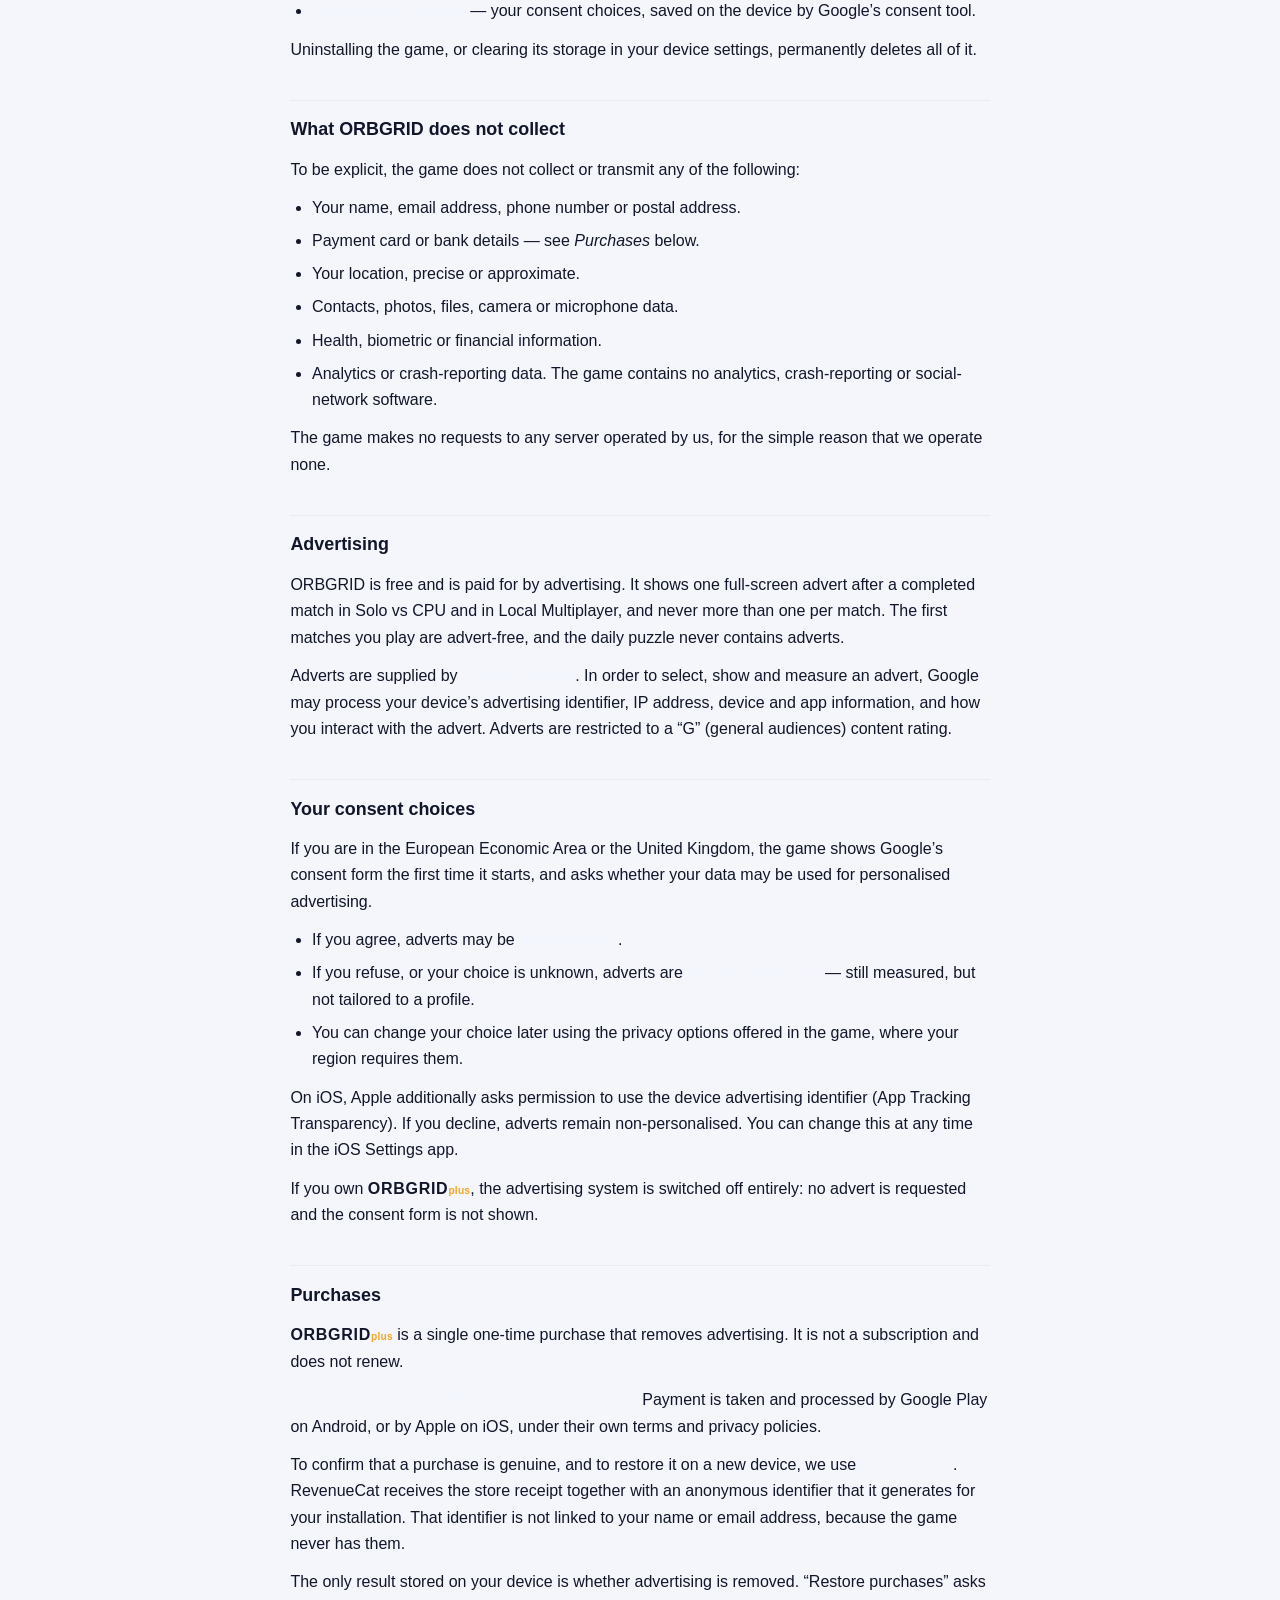
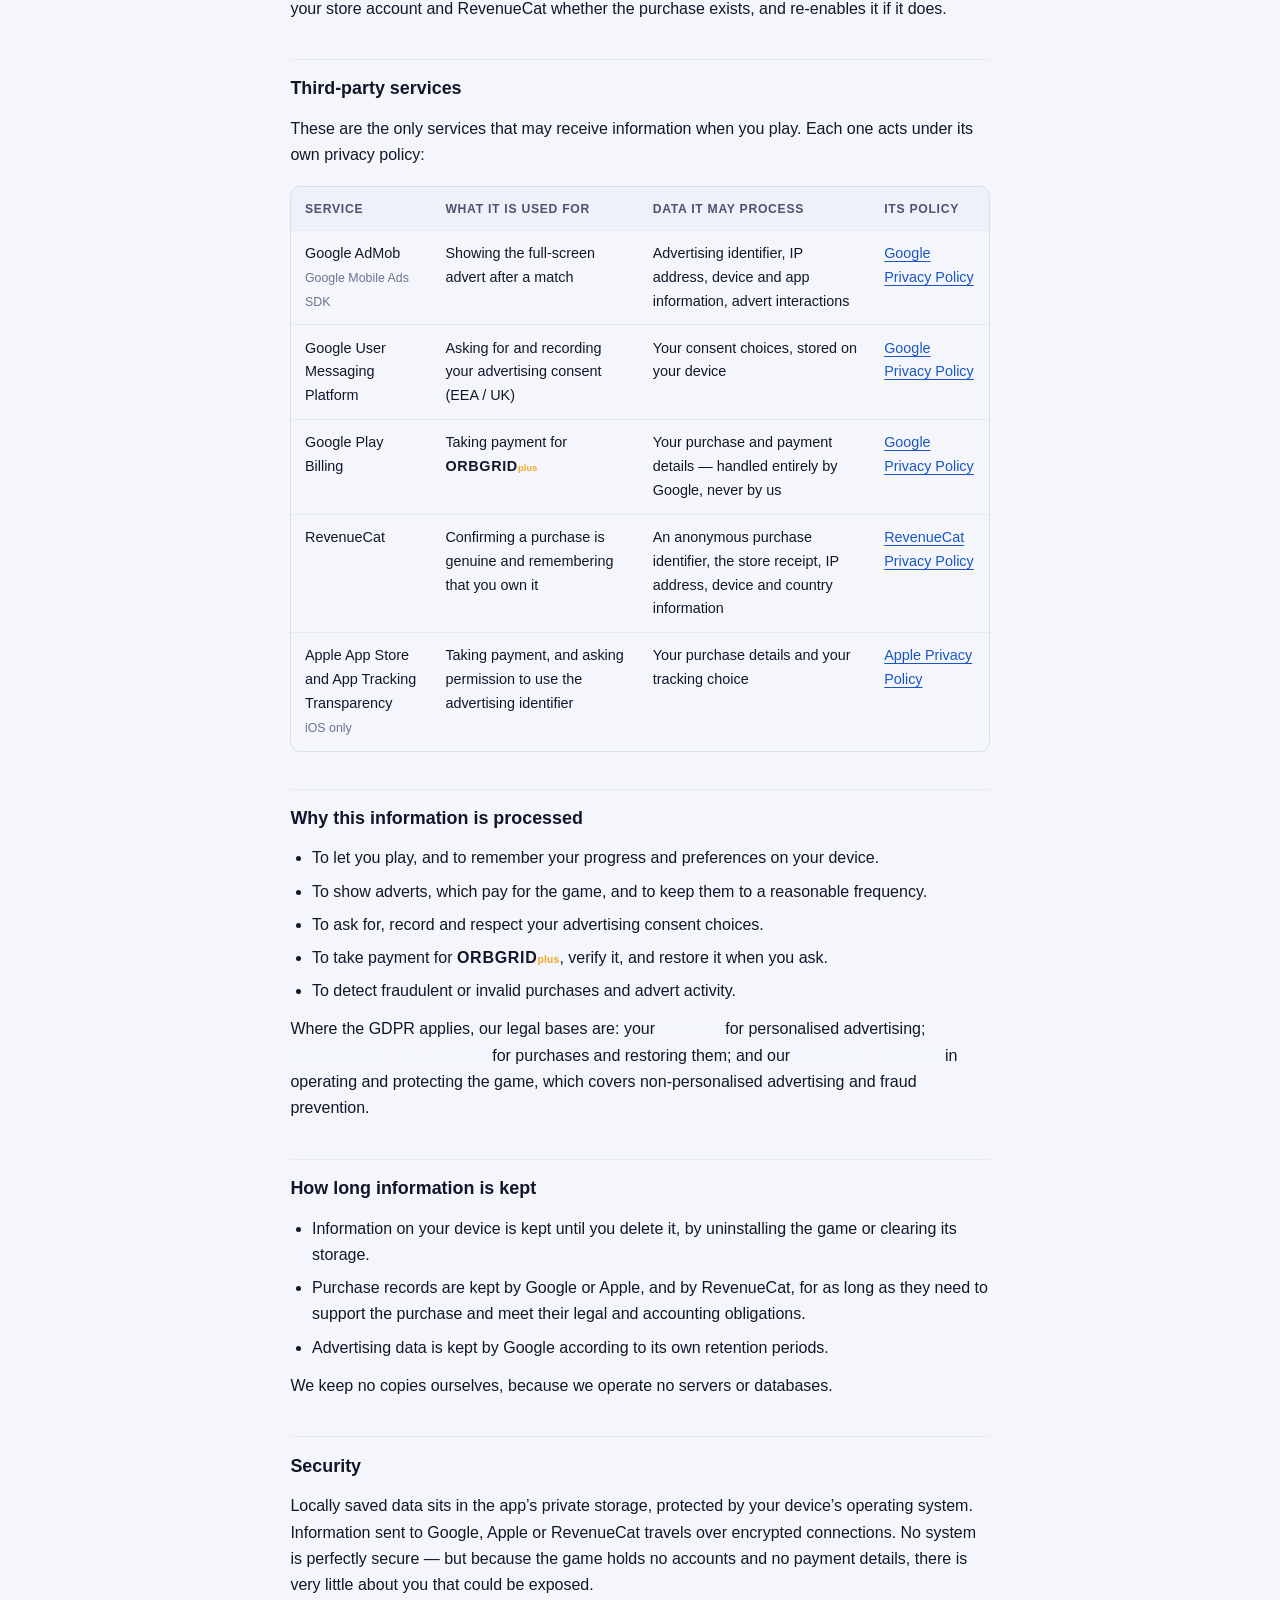
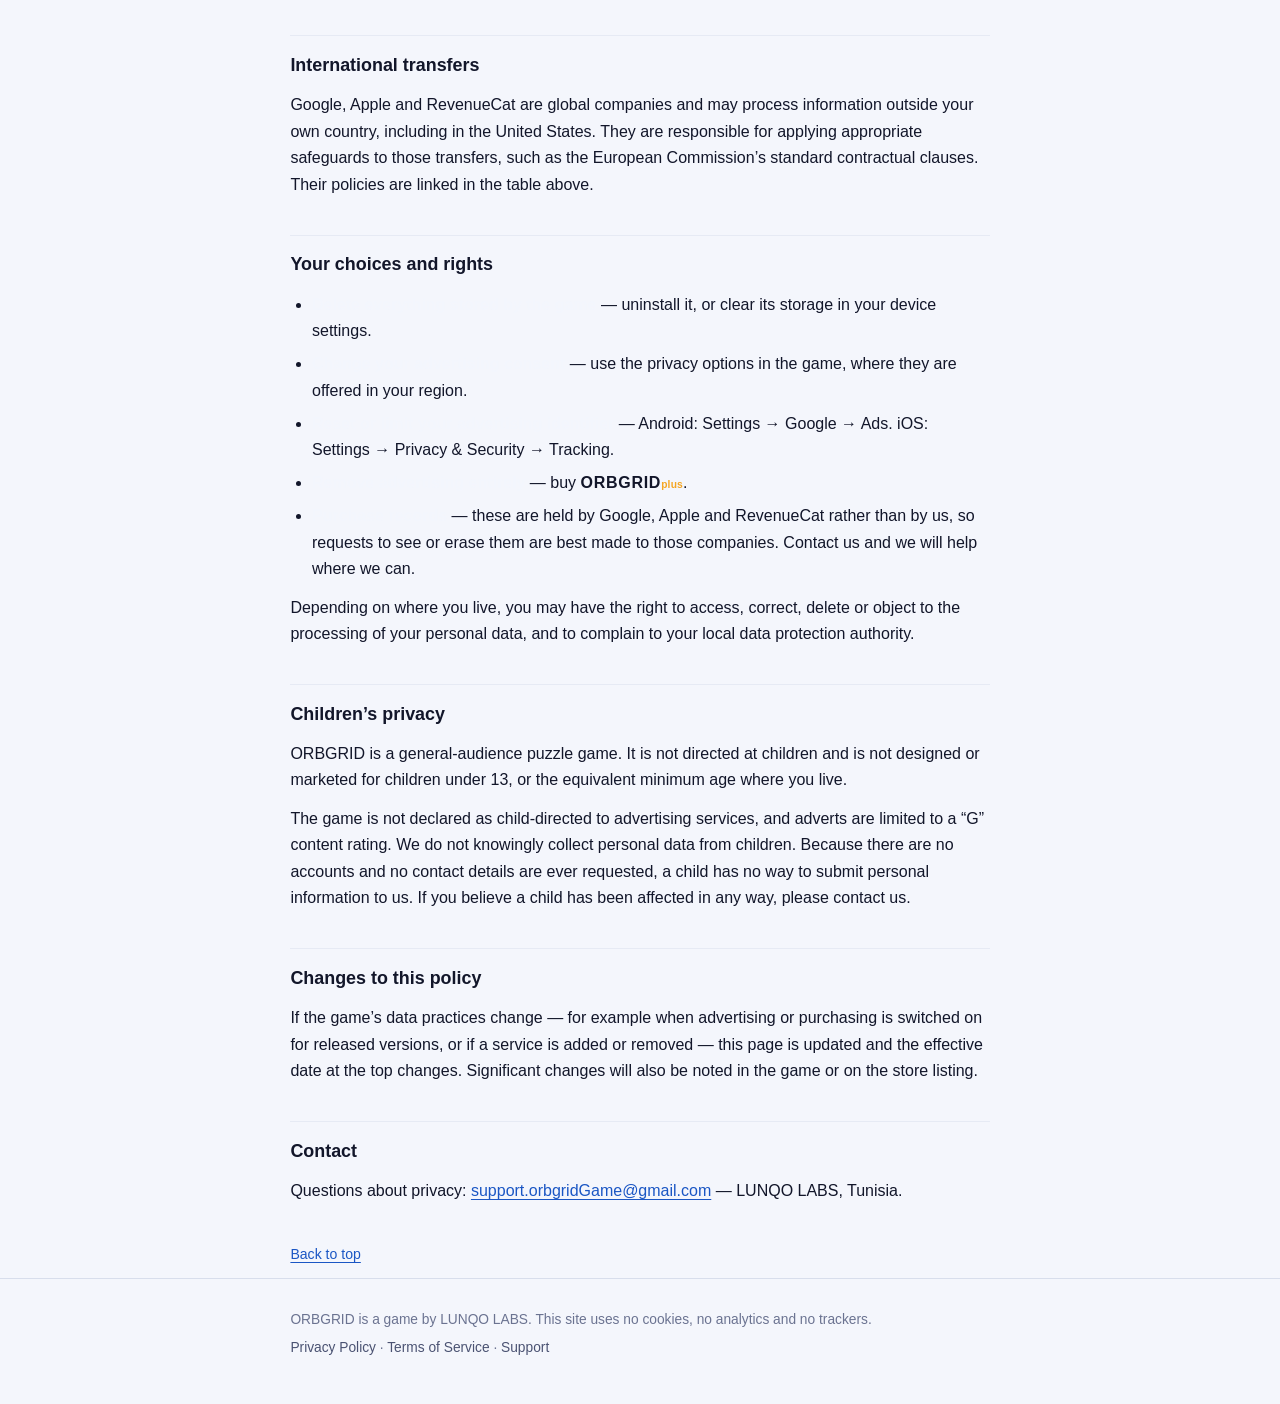
==== commit 1339720b: "Correct three now-false statements in the privacy policy Written while advertising and billing were " ====
--- a/privacy/index.html
+++ b/privacy/index.html
@@ -32,7 +32,7 @@
 <main id="main" class="wrap">
   <article>
       <h1>Privacy Policy</h1>
-      <p class="meta">Effective date: <strong>30 July 2026</strong></p>
+      <p class="meta">Effective date: <strong>19 August 2026</strong></p>
       <nav class="toc" aria-label="On this page">
         <h2 class="toc-h">On this page</h2>
         <ol>
@@ -81,9 +81,8 @@
       </ul>
       <p>The game makes no requests to any server operated by us, for the simple reason that we operate none.</p>
       <h2 id="s5">Advertising</h2>
-      <p>ORBGRID is free and is paid for by advertising. It shows one full-screen advert after a completed match in Solo vs CPU. Local Multiplayer and the daily puzzle contain no adverts.</p>
+      <p>ORBGRID is free and is paid for by advertising. It shows one full-screen advert after a completed match in Solo vs CPU and in Local Multiplayer, and never more than one per match. The first matches you play are advert-free, and the daily puzzle never contains adverts.</p>
       <p>Adverts are supplied by <strong>Google AdMob</strong>. In order to select, show and measure an advert, Google may process your device’s advertising identifier, IP address, device and app information, and how you interact with the advert. Adverts are restricted to a “G” (general audiences) content rating.</p>
-      <aside class="note"><p>Current status: advertising is implemented in the app but is <strong>not yet switched on for released versions</strong>. Until production advert identifiers are configured, released builds request no adverts at all.</p></aside>
       <h2 id="s6">Your consent choices</h2>
       <p>If you are in the European Economic Area or the United Kingdom, the game shows Google’s consent form the first time it starts, and asks whether your data may be used for personalised advertising.</p>
       <ul>
@@ -98,7 +97,6 @@
       <p><strong>We never see or handle your payment details.</strong> Payment is taken and processed by Google Play on Android, or by Apple on iOS, under their own terms and privacy policies.</p>
       <p>To confirm that a purchase is genuine, and to restore it on a new device, we use <strong>RevenueCat</strong>. RevenueCat receives the store receipt together with an anonymous identifier that it generates for your installation. That identifier is not linked to your name or email address, because the game never has them.</p>
       <p>The only result stored on your device is whether advertising is removed. “Restore purchases” asks your store account and RevenueCat whether the purchase exists, and re-enables it if it does.</p>
-      <aside class="note"><p>Current status: purchasing is implemented in the app but is <strong>not yet switched on for released versions</strong>. Until it is enabled, no purchase can be made and no purchase information is sent anywhere.</p></aside>
       <h2 id="s8">Third-party services</h2>
       <p>These are the only services that may receive information when you play. Each one acts under its own privacy policy:</p>
       <div class="tablewrap">
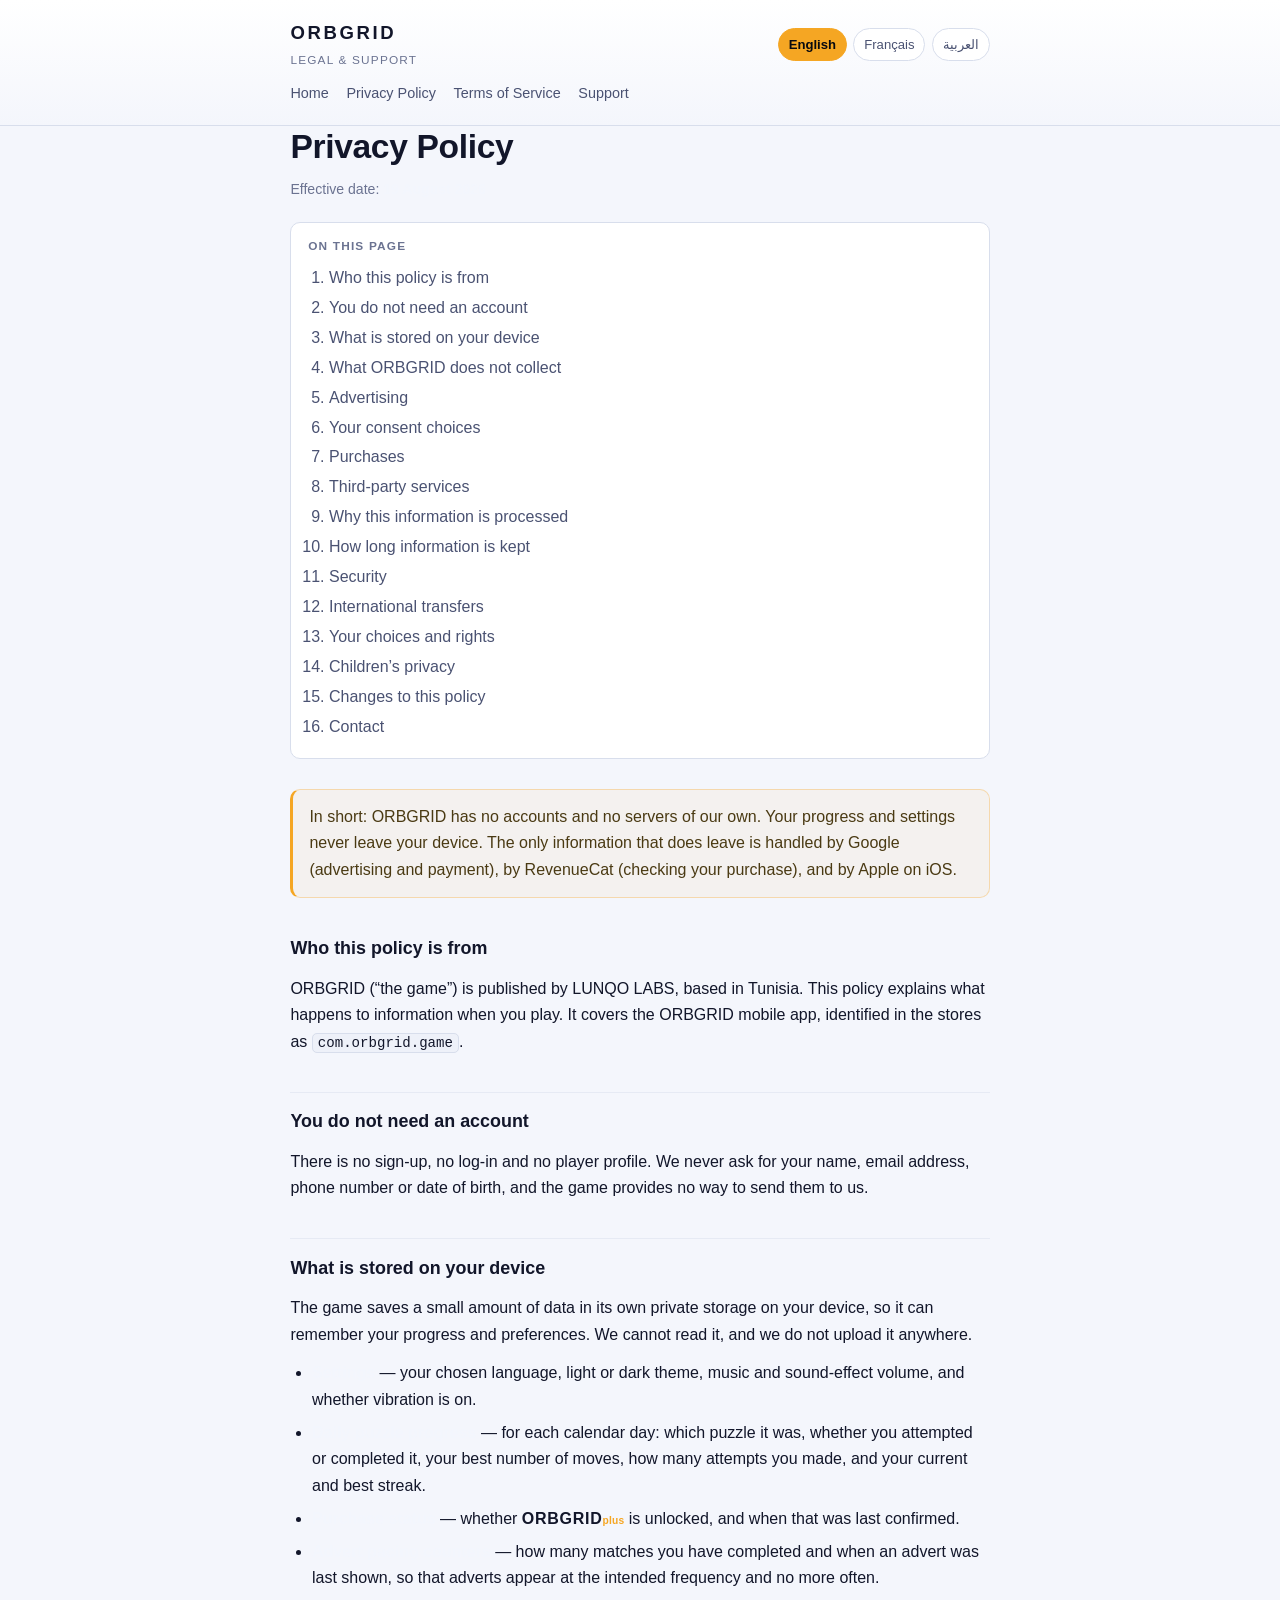
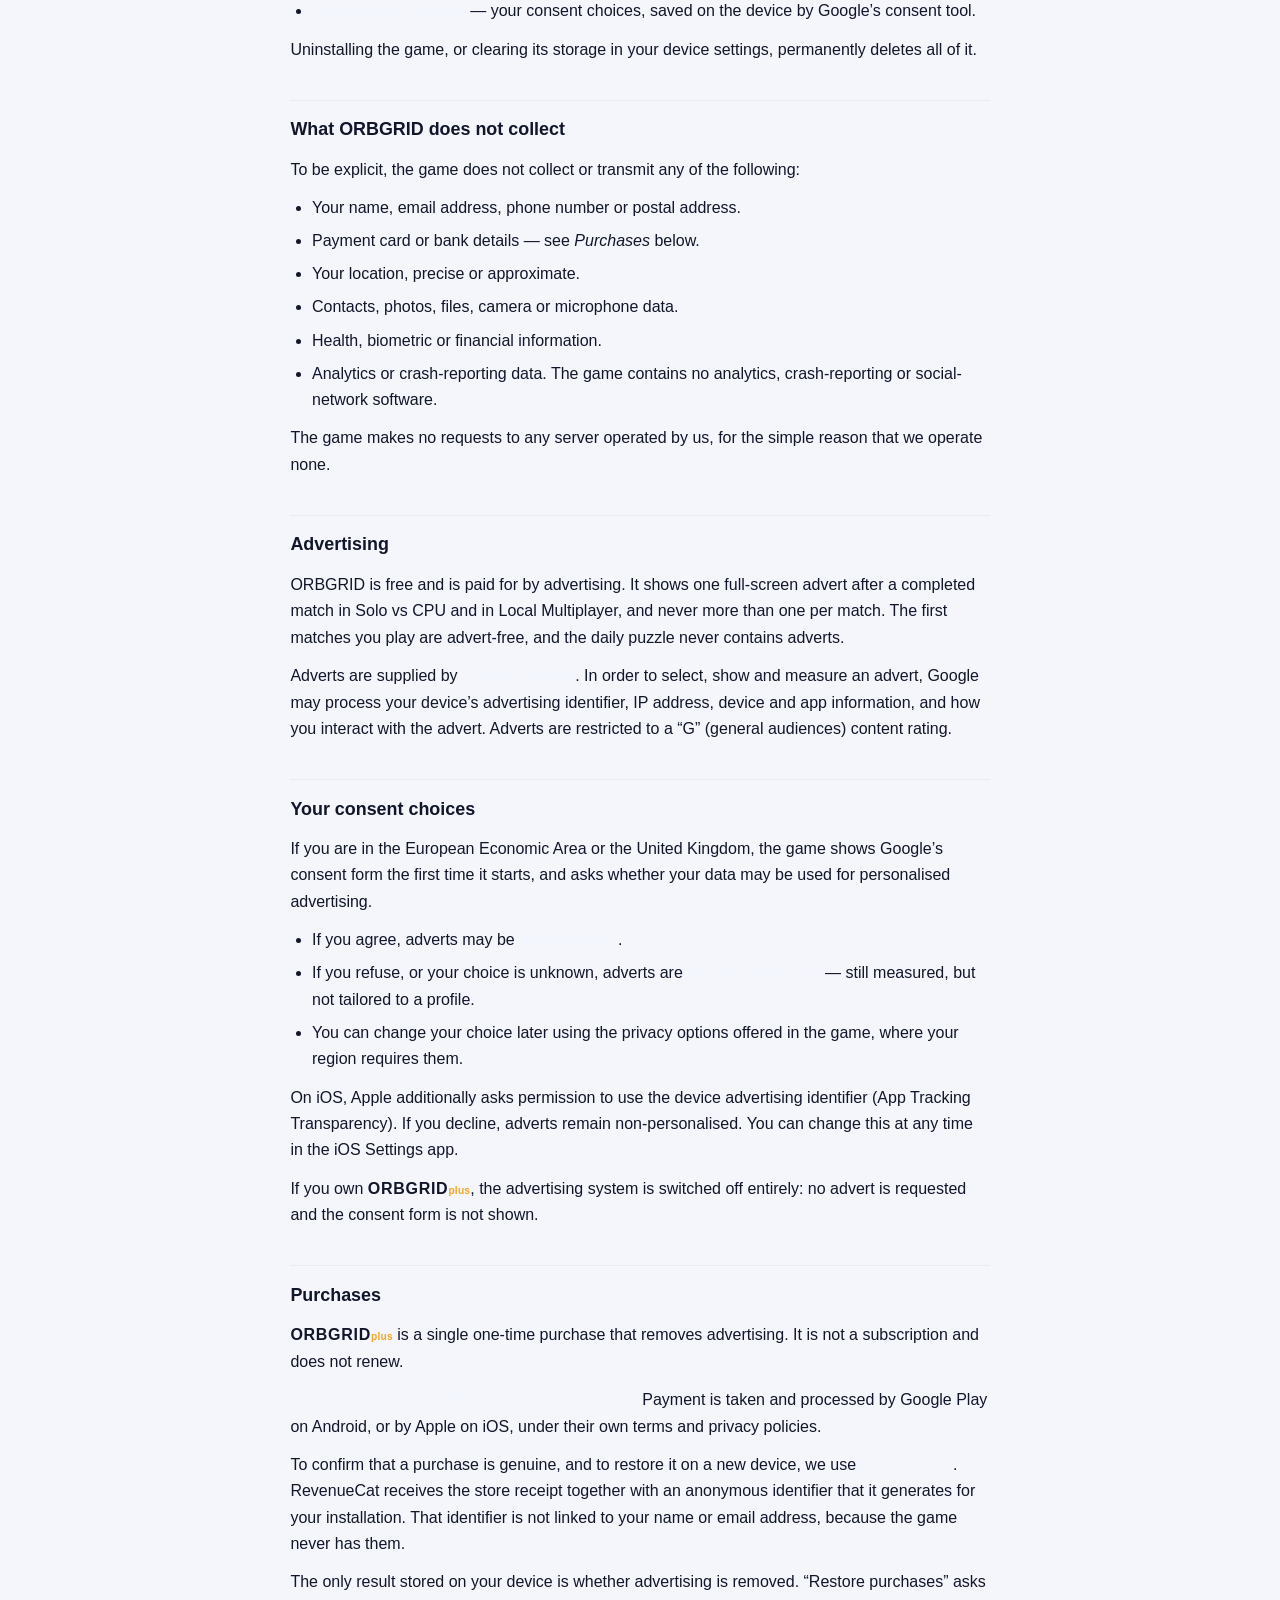
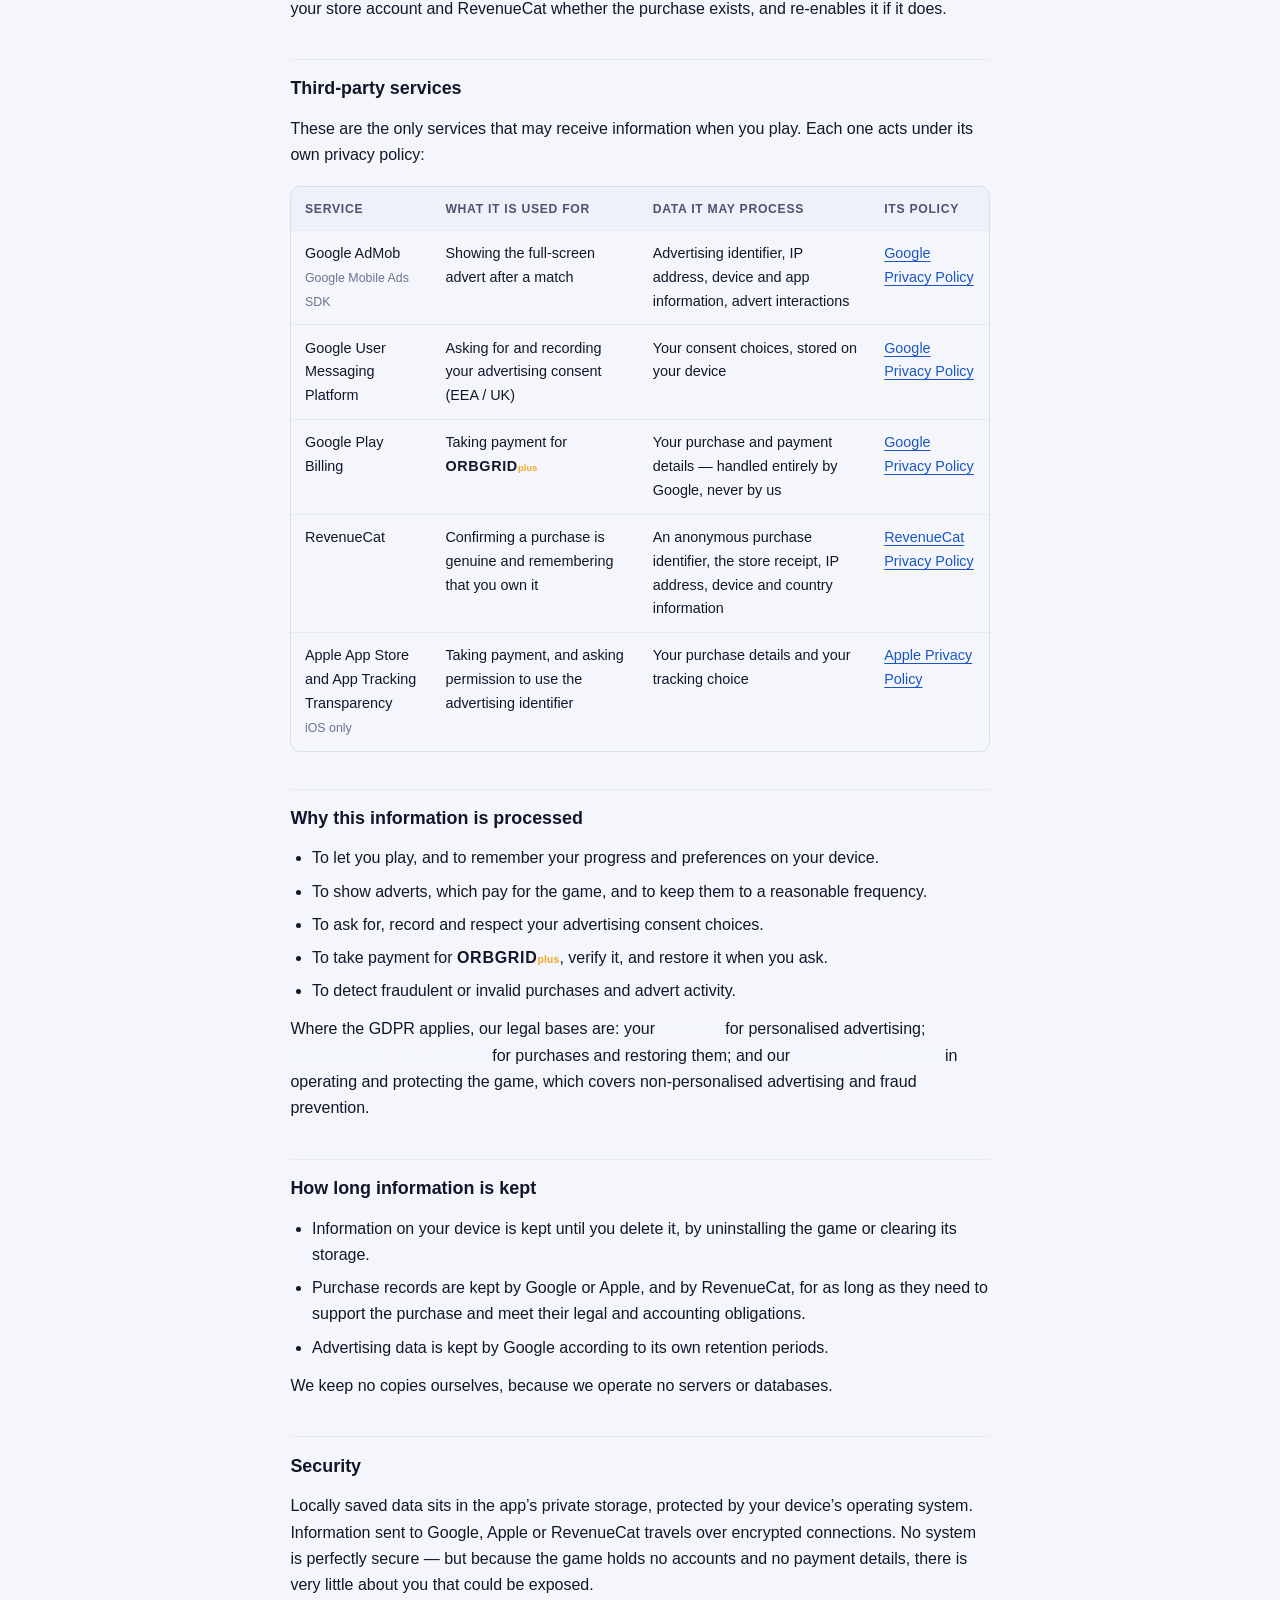
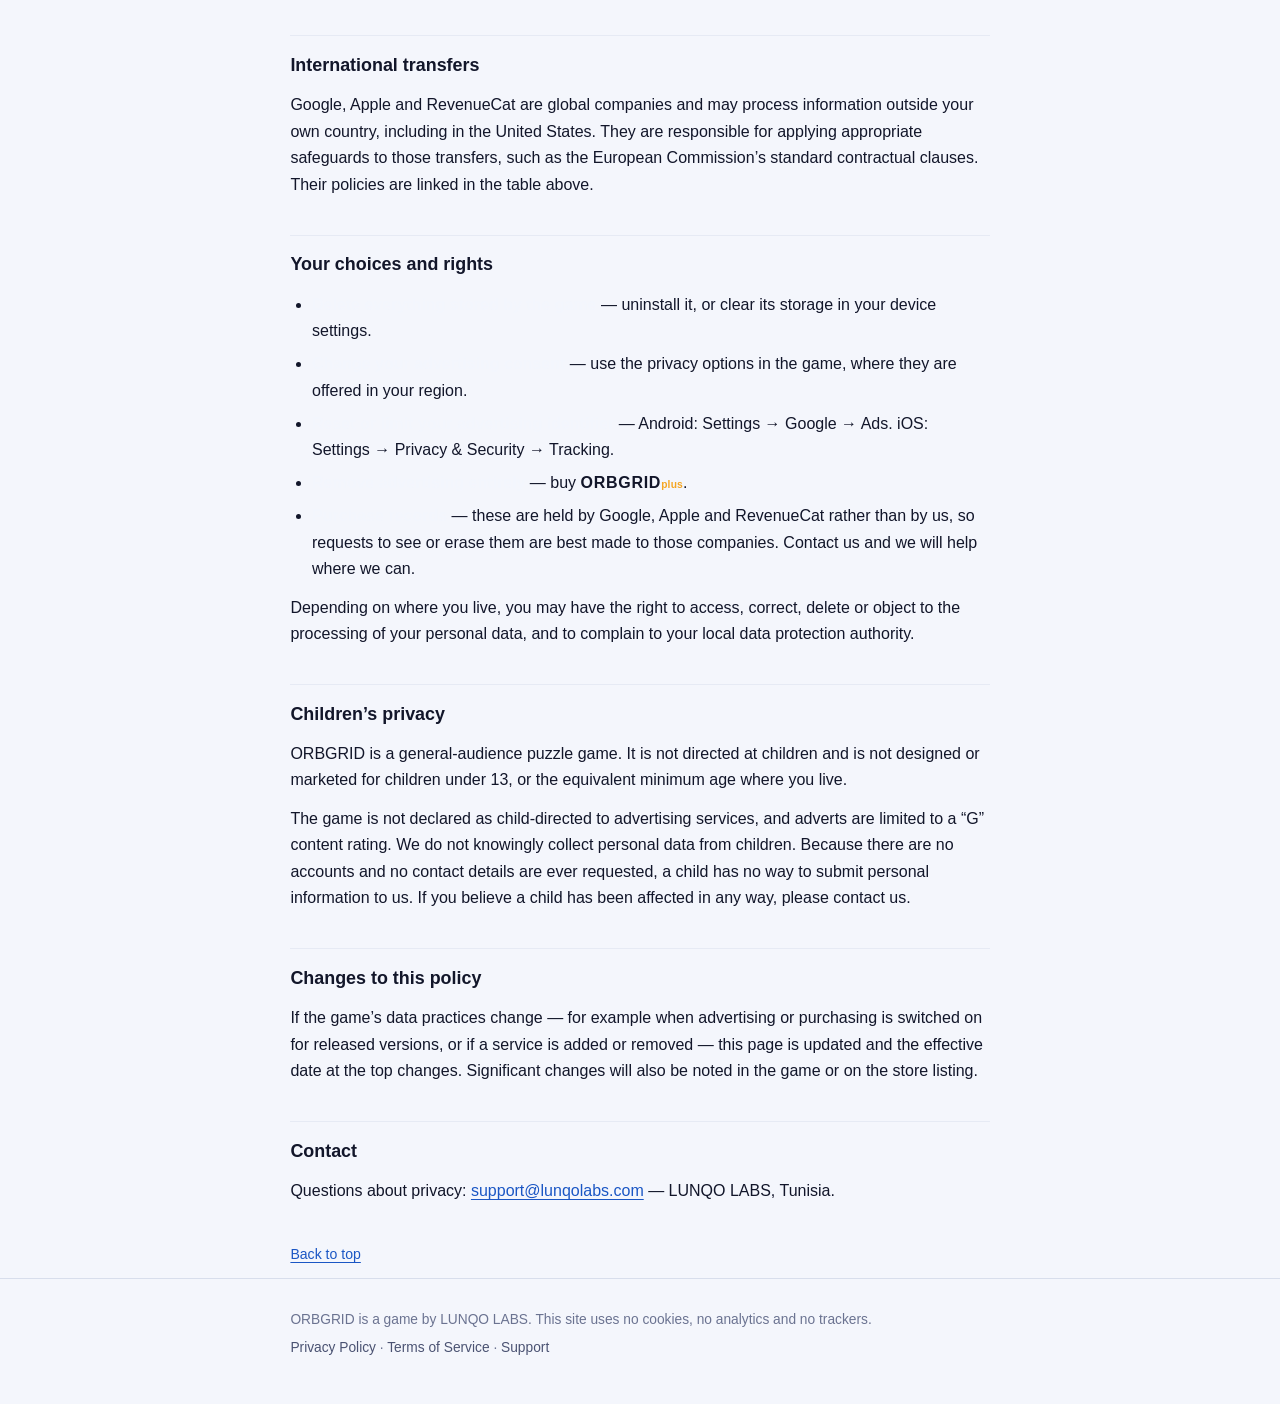
==== commit ff08a36e: "Point the legal site at the new support address" ====
--- a/privacy/index.html
+++ b/privacy/index.html
@@ -146,7 +146,7 @@
       <h2 id="s15">Changes to this policy</h2>
       <p>If the game’s data practices change — for example when advertising or purchasing is switched on for released versions, or if a service is added or removed — this page is updated and the effective date at the top changes. Significant changes will also be noted in the game or on the store listing.</p>
       <h2 id="s16">Contact</h2>
-      <p>Questions about privacy: <a href="mailto:support.orbgridGame@gmail.com">support.orbgridGame@gmail.com</a> — LUNQO LABS, Tunisia.</p>
+      <p>Questions about privacy: <a href="mailto:support@lunqolabs.com">support@lunqolabs.com</a> — LUNQO LABS, Tunisia.</p>
       <p class="top"><a href="#main">Back to top</a></p>
   </article>
 </main>
